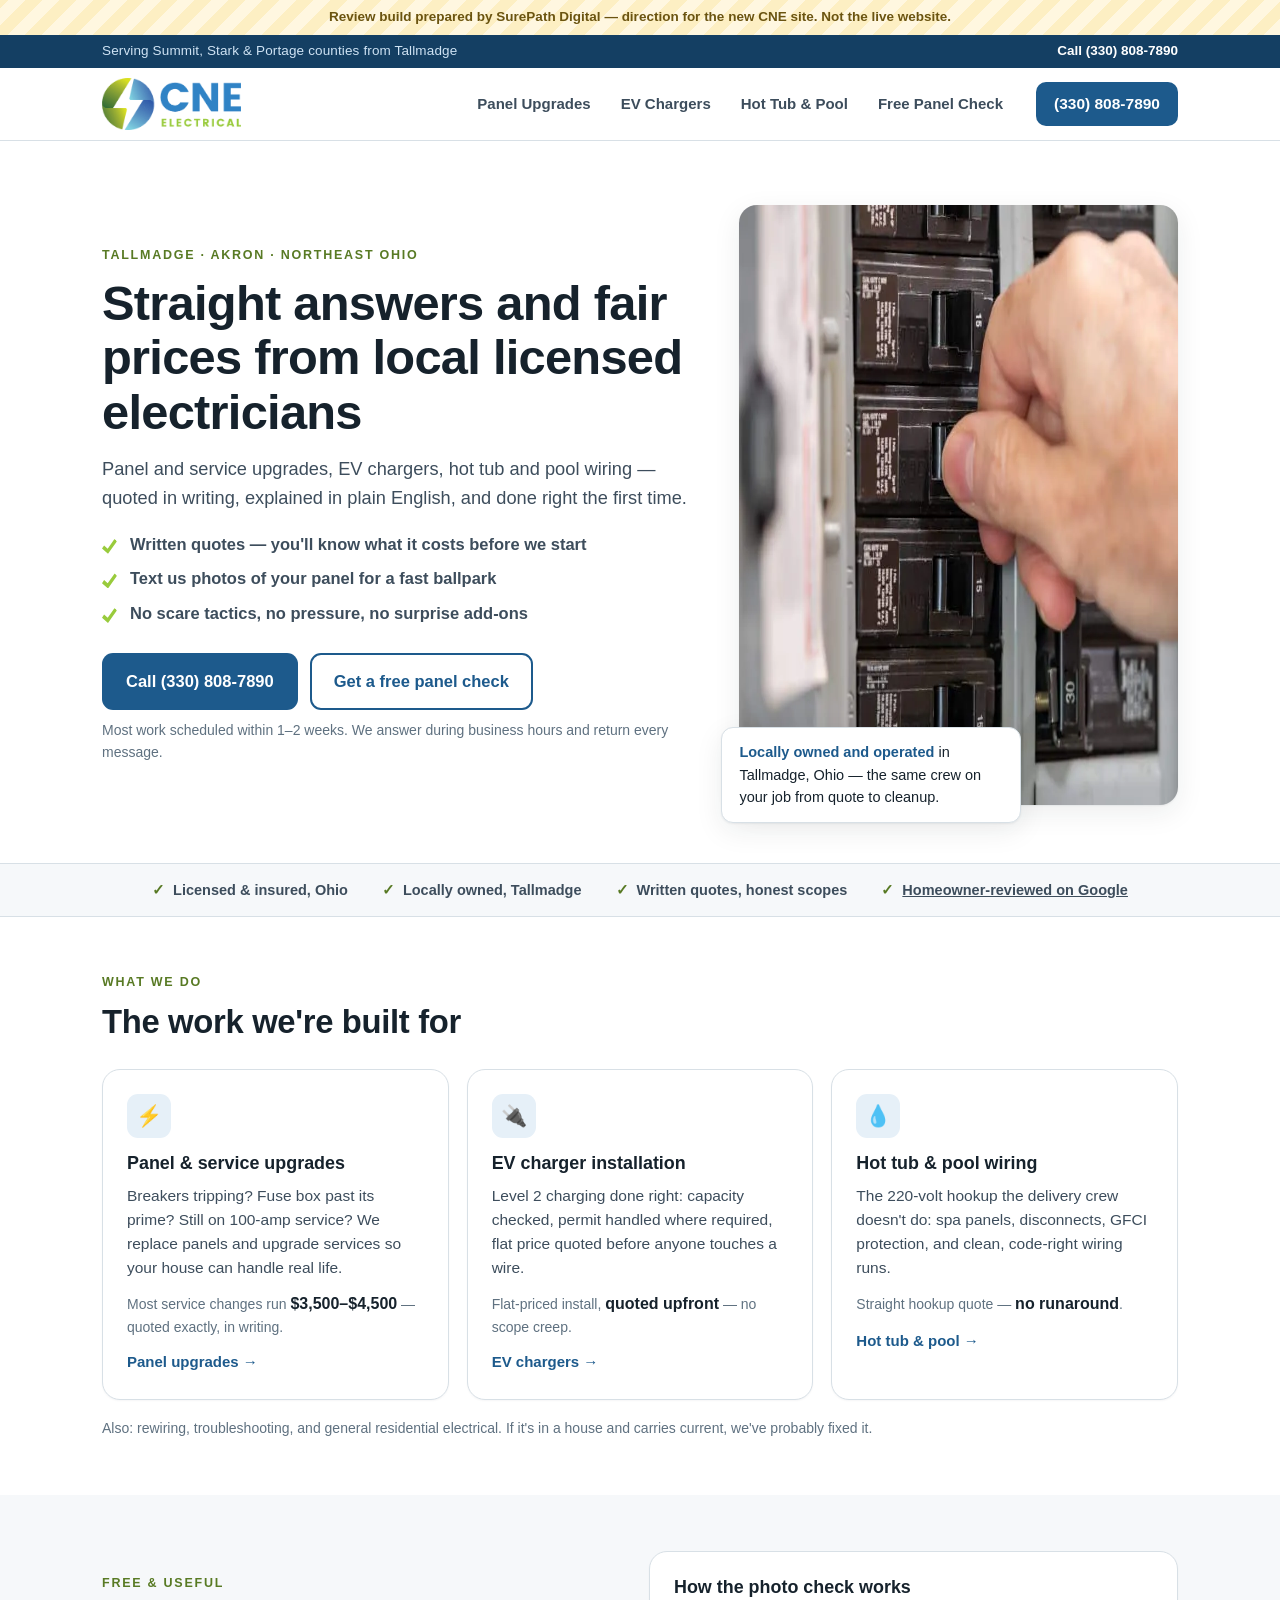
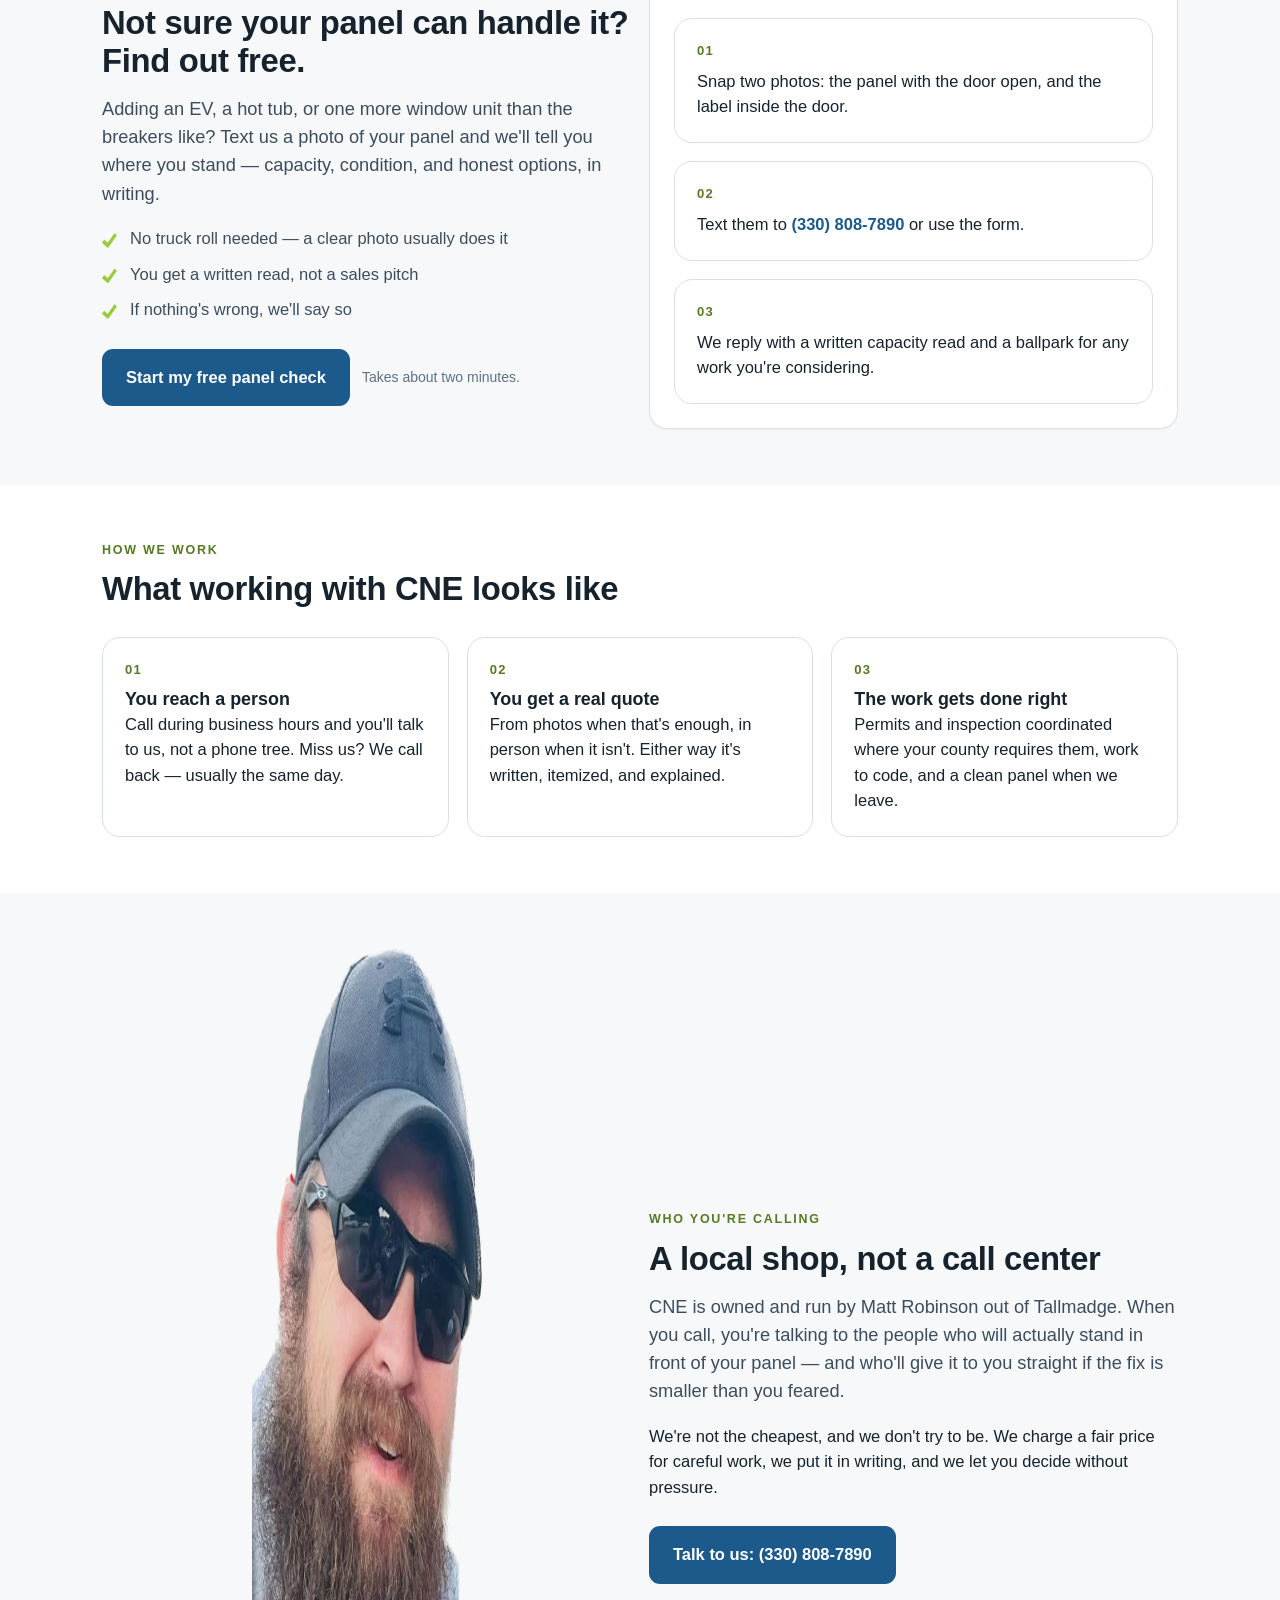
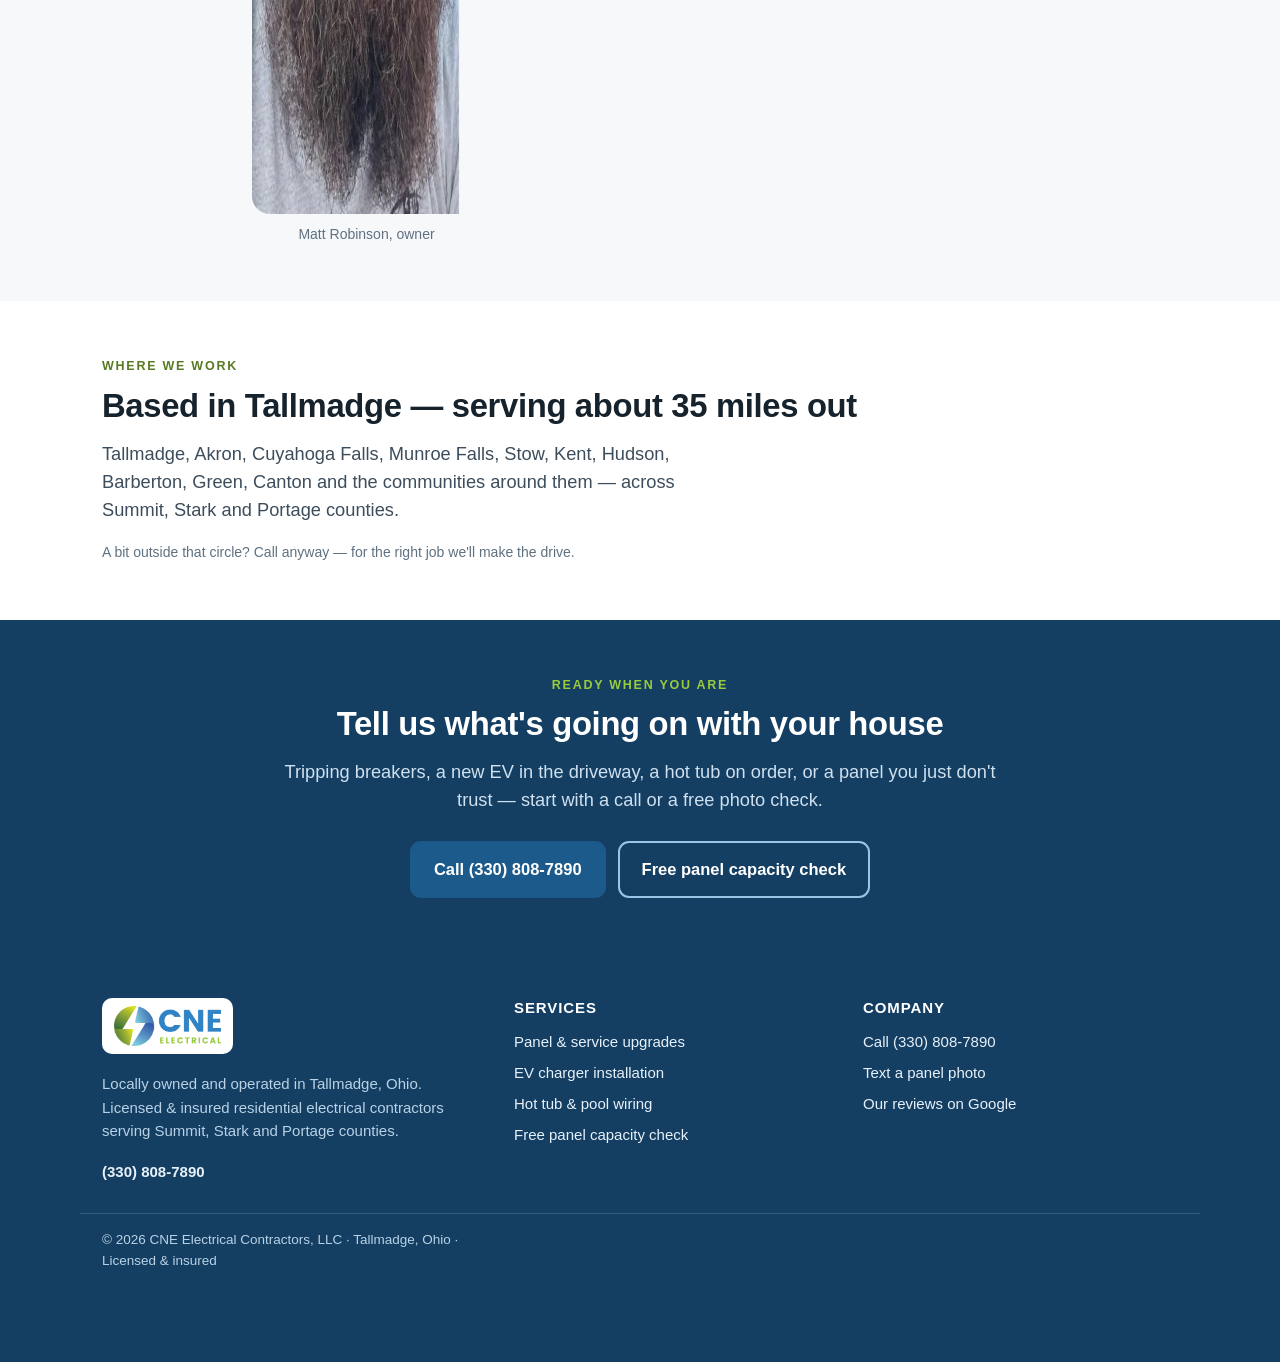
==== index.html @ f8168dec "CNE site review build v1 (post-QA)" ====
<!doctype html>
<html lang="en">
<head>
  <meta charset="utf-8" />
  <meta name="viewport" content="width=device-width, initial-scale=1" />
  <title>CNE Electrical Contractors — Panel Upgrades, EV Chargers & Hot Tub Wiring | Tallmadge, OH</title>
  <meta name="description" content="Licensed Tallmadge electricians for panel and service upgrades, EV charger installation, and hot tub/pool wiring across Summit, Stark and Portage counties. Straight answers, fair prices, written quotes." />
  <meta name="robots" content="noindex, nofollow" />
  <!-- PRODUCTION: replace robots with index,follow + set canonical to https://cneelectricalcontractors.com/ -->
  <link rel="icon" href="/img/cne-logo-horizontal.png" />
  <script type="application/ld+json">
  {
    "@context": "https://schema.org",
    "@type": "Electrician",
    "name": "CNE Electrical Contractors, LLC",
    "url": "https://cneelectricalcontractors.com/",
    "logo": "https://cneelectricalcontractors.com/img/cne-logo-horizontal.png",
    "image": "https://cneelectricalcontractors.com/img/panel-work.jpg",
    "telephone": "+1-330-808-7890",
    "description": "Residential electricians in Tallmadge, Ohio: electrical panel and service upgrades, EV charger installation, hot tub and pool wiring, and panel capacity checks.",
    "address": { "@type": "PostalAddress", "addressLocality": "Tallmadge", "addressRegion": "OH", "addressCountry": "US" },
    "areaServed": [
      { "@type": "AdministrativeArea", "name": "Summit County, OH" },
      { "@type": "AdministrativeArea", "name": "Stark County, OH" },
      { "@type": "AdministrativeArea", "name": "Portage County, OH" },
      { "@type": "City", "name": "Akron, OH" },
      { "@type": "City", "name": "Tallmadge, OH" }
    ],
    "makesOffer": [
      { "@type": "Offer", "itemOffered": { "@type": "Service", "name": "Electrical panel upgrade / service change" } },
      { "@type": "Offer", "itemOffered": { "@type": "Service", "name": "EV charger installation (Level 2)" } },
      { "@type": "Offer", "itemOffered": { "@type": "Service", "name": "Hot tub, spa and pool electrical hookup" } },
      { "@type": "Offer", "itemOffered": { "@type": "Service", "name": "Free panel capacity check" } }
    ]
  }
  </script>
  <script type="module" crossorigin src="/assets/site-COHl6N4e.js"></script>
  <link rel="stylesheet" crossorigin href="/assets/site-Czdv1ELa.css">
</head>
<body>
  <a class="skip-link" href="#main">Skip to content</a>
  <div class="review-ribbon">Review build prepared by SurePath Digital — direction for the new CNE site. Not the live website.</div>

  <div class="topbar">
    <div class="wrap">
      <span class="area">Serving Summit, Stark &amp; Portage counties from Tallmadge</span>
      <a href="tel:+13308087890" data-loc="topbar">Call (330) 808-7890</a>
    </div>
  </div>

  <header class="site">
    <div class="wrap">
      <a class="logo" href="/" aria-label="CNE Electrical Contractors home">
        <img src="/img/cne-logo-horizontal.png" alt="CNE Electrical Contractors logo" width="350" height="131" />
      </a>
      <button class="nav-toggle" aria-expanded="false" aria-controls="mainnav">Menu</button>
      <nav class="main" id="mainnav" aria-label="Main">
        <ul>
          <li><a href="/panel-upgrade-akron/">Panel Upgrades</a></li>
          <li><a href="/ev-charger-installation/">EV Chargers</a></li>
          <li><a href="/hot-tub-pool-electrical/">Hot Tub &amp; Pool</a></li>
          <li><a href="/panel-capacity-check/">Free Panel Check</a></li>
        </ul>
      </nav>
      <a class="header-call" href="tel:+13308087890" data-loc="header">(330) 808-7890</a>
    </div>
  </header>

  <main id="main">
    <section class="hero" data-section="hero">
      <div class="wrap">
        <div>
          <p class="eyebrow">Tallmadge · Akron · Northeast Ohio</p>
          <h1>Straight answers and fair prices from local licensed electricians</h1>
          <p class="lede">Panel and service upgrades, EV chargers, hot tub and pool wiring — quoted in writing, explained in plain English, and done right the first time.</p>
          <ul class="hero-points">
            <li>Written quotes — you'll know what it costs before we start</li>
            <li>Text us photos of your panel for a fast ballpark</li>
            <li>No scare tactics, no pressure, no surprise add-ons</li>
          </ul>
          <div class="cta-row">
            <a class="btn btn--primary" href="tel:+13308087890" data-loc="hero">Call (330) 808-7890</a>
            <a class="btn btn--ghost" href="/panel-capacity-check/">Get a free panel check</a>
          </div>
          <p class="cta-note mt-1">Most work scheduled within 1–2 weeks. We answer during business hours and return every message.</p>
        </div>
        <div class="hero-media">
          <img src="/img/panel-work.webp" alt="CNE electrician working in a residential electrical panel" width="800" height="600" />
          <div class="hero-card"><strong>Locally owned and operated</strong> in Tallmadge, Ohio — the same crew on your job from quote to cleanup.</div>
        </div>
      </div>
    </section>

    <div class="trust" data-section="trust">
      <div class="wrap">
        <span><b>✓</b> Licensed &amp; insured, Ohio</span>
        <span><b>✓</b> Locally owned, Tallmadge</span>
        <span><b>✓</b> Written quotes, honest scopes</span>
        <span><b>✓</b> <a href="https://www.google.com/search?q=CNE+Electrical+Contractors+Tallmadge+OH+reviews" rel="noopener" target="_blank" style="color:inherit">Homeowner-reviewed on Google</a></span>
      </div>
    </div>

    <section data-section="services">
      <div class="wrap">
        <p class="eyebrow">What we do</p>
        <h2>The work we're built for</h2>
        <div class="grid grid--3 mt-3">
          <a class="card card-link" href="/panel-upgrade-akron/">
            <div class="icon-chip" aria-hidden="true">⚡</div>
            <h3>Panel &amp; service upgrades</h3>
            <p>Breakers tripping? Fuse box past its prime? Still on 100-amp service? We replace panels and upgrade services so your house can handle real life.</p>
            <p class="from">Most service changes run <strong>$3,500–$4,500</strong> — quoted exactly, in writing.</p>
            <span class="more">Panel upgrades →</span>
          </a>
          <a class="card card-link" href="/ev-charger-installation/">
            <div class="icon-chip" aria-hidden="true">🔌</div>
            <h3>EV charger installation</h3>
            <p>Level 2 charging done right: capacity checked, permit handled where required, flat price quoted before anyone touches a wire.</p>
            <p class="from">Flat-priced install, <strong>quoted upfront</strong> — no scope creep.</p>
            <span class="more">EV chargers →</span>
          </a>
          <a class="card card-link" href="/hot-tub-pool-electrical/">
            <div class="icon-chip" aria-hidden="true">💧</div>
            <h3>Hot tub &amp; pool wiring</h3>
            <p>The 220-volt hookup the delivery crew doesn't do: spa panels, disconnects, GFCI protection, and clean, code-right wiring runs.</p>
            <p class="from">Straight hookup quote — <strong>no runaround</strong>.</p>
            <span class="more">Hot tub &amp; pool →</span>
          </a>
        </div>
        <p class="small mt-2">Also: rewiring, troubleshooting, and general residential electrical. If it's in a house and carries current, we've probably fixed it.</p>
      </div>
    </section>

    <section class="band" data-section="capacity-offer">
      <div class="wrap">
        <div class="grid grid--2" style="align-items:center">
          <div>
            <p class="eyebrow">Free &amp; useful</p>
            <h2>Not sure your panel can handle it? Find out free.</h2>
            <p class="lede">Adding an EV, a hot tub, or one more window unit than the breakers like? Text us a photo of your panel and we'll tell you where you stand — capacity, condition, and honest options, in writing.</p>
            <ul class="checks mt-2">
              <li>No truck roll needed — a clear photo usually does it</li>
              <li>You get a written read, not a sales pitch</li>
              <li>If nothing's wrong, we'll say so</li>
            </ul>
            <div class="cta-row">
              <a class="btn btn--primary" href="/panel-capacity-check/">Start my free panel check</a>
              <span class="cta-note">Takes about two minutes.</span>
            </div>
          </div>
          <div class="card">
            <h3>How the photo check works</h3>
            <div class="steps mt-2" style="grid-template-columns:1fr">
              <div class="step">Snap two photos: the panel with the door open, and the label inside the door.</div>
              <div class="step">Text them to <a class="tel-inline" href="sms:+13308087890">(330) 808-7890</a> or use the form.</div>
              <div class="step">We reply with a written capacity read and a ballpark for any work you're considering.</div>
            </div>
          </div>
        </div>
      </div>
    </section>

    <section data-section="how-we-work">
      <div class="wrap">
        <p class="eyebrow">How we work</p>
        <h2>What working with CNE looks like</h2>
        <div class="steps mt-3">
          <div class="step"><h3>You reach a person</h3><p>Call during business hours and you'll talk to us, not a phone tree. Miss us? We call back — usually the same day.</p></div>
          <div class="step"><h3>You get a real quote</h3><p>From photos when that's enough, in person when it isn't. Either way it's written, itemized, and explained.</p></div>
          <div class="step"><h3>The work gets done right</h3><p>Permits and inspection coordinated where your county requires them, work to code, and a clean panel when we leave.</p></div>
        </div>
      </div>
    </section>

    <section class="band" data-section="meet">
      <div class="wrap">
        <div class="grid grid--2" style="align-items:center">
          <div class="center">
            <img src="/img/matt-ballcap.webp" alt="Matt Robinson, owner of CNE Electrical Contractors" width="560" height="865" style="max-width:230px;border-radius:18px;margin:0 auto" />
            <p class="small mt-1">Matt Robinson, owner</p>
          </div>
          <div>
            <p class="eyebrow">Who you're calling</p>
            <h2>A local shop, not a call center</h2>
            <p class="lede">CNE is owned and run by Matt Robinson out of Tallmadge. When you call, you're talking to the people who will actually stand in front of your panel — and who'll give it to you straight if the fix is smaller than you feared.</p>
            <p class="mt-2">We're not the cheapest, and we don't try to be. We charge a fair price for careful work, we put it in writing, and we let you decide without pressure.</p>
            <div class="cta-row">
              <a class="btn btn--primary" href="tel:+13308087890" data-loc="meet">Talk to us: (330) 808-7890</a>
            </div>
          </div>
        </div>
      </div>
    </section>

    <section data-section="service-area">
      <div class="wrap">
        <p class="eyebrow">Where we work</p>
        <h2>Based in Tallmadge — serving about 35 miles out</h2>
        <p class="lede">Tallmadge, Akron, Cuyahoga Falls, Munroe Falls, Stow, Kent, Hudson, Barberton, Green, Canton and the communities around them — across Summit, Stark and Portage counties.</p>
        <p class="small mt-2">A bit outside that circle? Call anyway — for the right job we'll make the drive.</p>
      </div>
    </section>

    <section class="band--blue band" data-section="cta">
      <div class="wrap center">
        <p class="eyebrow">Ready when you are</p>
        <h2>Tell us what's going on with your house</h2>
        <p class="lede maxw-center">Tripping breakers, a new EV in the driveway, a hot tub on order, or a panel you just don't trust — start with a call or a free photo check.</p>
        <div class="cta-row" style="justify-content:center">
          <a class="btn btn--primary" href="tel:+13308087890" data-loc="footer-cta">Call (330) 808-7890</a>
          <a class="btn btn--ghost" href="/panel-capacity-check/">Free panel capacity check</a>
        </div>
      </div>
    </section>
  </main>

  <footer class="site">
    <div class="wrap">
      <div>
        <span class="footer-logo"><img src="/img/cne-logo-horizontal.png" alt="CNE Electrical Contractors logo" /></span>
        <p>Locally owned and operated in Tallmadge, Ohio. Licensed &amp; insured residential electrical contractors serving Summit, Stark and Portage counties.</p>
        <p class="mt-2"><a class="tel-inline" href="tel:+13308087890" data-loc="footer">(330) 808-7890</a></p>
      </div>
      <div>
        <h3>Services</h3>
        <ul>
          <li><a href="/panel-upgrade-akron/">Panel &amp; service upgrades</a></li>
          <li><a href="/ev-charger-installation/">EV charger installation</a></li>
          <li><a href="/hot-tub-pool-electrical/">Hot tub &amp; pool wiring</a></li>
          <li><a href="/panel-capacity-check/">Free panel capacity check</a></li>
        </ul>
      </div>
      <div>
        <h3>Company</h3>
        <ul>
          <li><a href="tel:+13308087890">Call (330) 808-7890</a></li>
          <li><a href="sms:+13308087890">Text a panel photo</a></li>
          <li><a href="https://www.google.com/search?q=CNE+Electrical+Contractors+Tallmadge+OH+reviews" rel="noopener" target="_blank">Our reviews on Google</a></li>
        </ul>
      </div>
    </div>
    <div class="wrap footer-legal">
      <p>© 2026 CNE Electrical Contractors, LLC · Tallmadge, Ohio · Licensed &amp; insured</p>
    </div>
  </footer>

  <div class="callbar" role="navigation" aria-label="Quick contact">
    <a class="call" href="tel:+13308087890" data-loc="callbar">Call now</a>
    <a href="/panel-capacity-check/">Free panel check</a>
  </div>

</body>
</html>
---- assets/site-Czdv1ELa.css ----
:root{--blue: #3083c5;--blue-deep: #1d5a8c;--blue-ink: #143f63;--green: #99cb3c;--green-deep: #587a24;--paper: #ffffff;--paper-warm: #f6f8fa;--paper-band: #eef3f7;--ink: #16222c;--ink-2: #3d4d5c;--ink-3: #5f7180;--hairline: #d8e0e6;--danger: #b3372c;--radius: 12px;--radius-lg: 18px;--shadow: 0 1px 2px rgb(22 34 44 / .06), 0 8px 28px rgb(22 34 44 / .08);--font: "Archivo", -apple-system, "Segoe UI", Roboto, Helvetica, Arial, sans-serif;--max: 1120px}*{box-sizing:border-box;margin:0;padding:0}html{scroll-behavior:smooth}@media (prefers-reduced-motion: reduce){html{scroll-behavior:auto}*,*:before,*:after{animation:none!important;transition:none!important}}body{font-family:var(--font);color:var(--ink);background:var(--paper);line-height:1.55;font-size:16.5px;-webkit-font-smoothing:antialiased}img{max-width:100%;display:block}.skip-link{position:absolute;left:-9999px;top:0;z-index:100;background:var(--blue-deep);color:#fff;padding:10px 16px;border-radius:0 0 8px}.skip-link:focus{left:0}.topbar{background:var(--blue-ink);color:#cfe3f4;font-size:13.5px;padding:6px 0}.topbar .wrap{display:flex;justify-content:space-between;gap:12px;align-items:center}.topbar a{color:#fff;font-weight:600;text-decoration:none}.topbar a:hover{text-decoration:underline}.topbar .area{letter-spacing:.01em}header.site{position:sticky;top:0;z-index:50;background:var(--paper);border-bottom:1px solid var(--hairline)}header.site .wrap{display:flex;align-items:center;gap:20px;padding-top:10px;padding-bottom:10px}.logo img{height:52px;width:auto}nav.main{margin-left:auto}nav.main ul{list-style:none;display:flex;gap:4px}nav.main a{display:block;padding:9px 13px;border-radius:9px;color:var(--ink-2);text-decoration:none;font-weight:600;font-size:15px}nav.main a:hover{background:var(--paper-band);color:var(--blue-deep)}nav.main a[aria-current=page]{color:var(--blue-deep);background:var(--paper-band)}.header-call{display:inline-flex;align-items:center;gap:8px;background:var(--blue-deep);color:#fff;text-decoration:none;padding:10px 18px;border-radius:10px;font-weight:700;font-size:15.5px;white-space:nowrap}.header-call:hover{background:var(--blue-ink)}.nav-toggle{display:none;margin-left:auto;background:none;border:1.5px solid var(--hairline);border-radius:9px;padding:8px 12px;font:inherit;font-weight:700;color:var(--ink-2)}.wrap{max-width:var(--max);margin:0 auto;padding-left:22px;padding-right:22px}section{padding:56px 0}section.tight{padding:36px 0}section.band{background:var(--paper-warm)}section.band--blue{background:var(--blue-ink);color:#e8f1f9}section.band--blue h2{color:#fff}section.band--blue .lede,section.band--blue p{color:#cfe0ef}h1{font-size:clamp(1.9rem,4.2vw,3.05rem);line-height:1.12;letter-spacing:-.015em}h2{font-size:clamp(1.45rem,2.6vw,2.05rem);line-height:1.18;letter-spacing:-.01em;margin-bottom:14px}h3{font-size:1.12rem;line-height:1.3}.lede{font-size:1.14rem;color:var(--ink-2);max-width:62ch}.eyebrow{font-size:12.5px;font-weight:800;letter-spacing:.14em;text-transform:uppercase;color:var(--green-deep);margin-bottom:10px}.band--blue .eyebrow{color:var(--green)}.hero{padding:64px 0 58px}.hero .wrap{display:grid;grid-template-columns:1.15fr .85fr;gap:44px;align-items:center}.hero .lede{margin-top:16px}.hero-points{list-style:none;margin-top:20px;display:grid;gap:9px}.hero-points li{padding-left:28px;position:relative;color:var(--ink-2);font-weight:550}.hero-points li:before{content:"";position:absolute;left:0;top:.42em;width:15px;height:15px;border-radius:4px;background:var(--green);clip-path:polygon(14% 44%,0 65%,40% 100%,100% 16%,84% 0%,38% 66%)}.cta-row{display:flex;gap:12px;margin-top:26px;flex-wrap:wrap;align-items:center}.btn{display:inline-flex;align-items:center;gap:9px;text-decoration:none;font-weight:750;font-size:16.5px;border-radius:11px;padding:14px 22px;border:2px solid transparent;cursor:pointer;font-family:inherit}.btn--primary{background:var(--blue-deep);color:#fff}.btn--primary:hover{background:var(--blue-ink)}.btn--ghost{border-color:var(--blue-deep);color:var(--blue-deep);background:transparent}.btn--ghost:hover{background:var(--paper-band)}.band--blue .btn--ghost{border-color:#9cc4e4;color:#fff}.band--blue .btn--ghost:hover{background:#ffffff14}.cta-note{font-size:14px;color:var(--ink-3)}.band--blue .cta-note{color:#b9d2e6}.hero-media{position:relative}.hero-media img{border-radius:var(--radius-lg);box-shadow:var(--shadow)}.hero-card{position:absolute;left:-18px;bottom:-18px;background:var(--paper);border:1px solid var(--hairline);border-radius:var(--radius);box-shadow:var(--shadow);padding:13px 17px;font-size:14.5px;max-width:300px}.hero-card strong{color:var(--blue-deep)}.trust{border-top:1px solid var(--hairline);border-bottom:1px solid var(--hairline);background:var(--paper-warm)}.trust .wrap{display:flex;flex-wrap:wrap;gap:10px 34px;justify-content:center;padding-top:15px;padding-bottom:15px}.trust span{font-size:14.5px;font-weight:650;color:var(--ink-2);display:inline-flex;gap:8px;align-items:center}.trust b{color:var(--green-deep);font-weight:800}.grid{display:grid;gap:18px}.grid--3{grid-template-columns:repeat(3,1fr)}.grid--2{grid-template-columns:repeat(2,1fr)}.card{background:var(--paper);border:1px solid var(--hairline);border-radius:var(--radius-lg);padding:24px;box-shadow:0 1px 2px #16222c0a}.card h3{margin-bottom:8px}.card p{color:var(--ink-2);font-size:15.5px}.card .from{margin-top:12px;font-size:14px;color:var(--ink-3)}.card .from strong{color:var(--ink);font-size:16px}.card-link{text-decoration:none;color:inherit;display:block;transition:transform .12s ease,box-shadow .12s ease}.card-link:hover{transform:translateY(-2px);box-shadow:var(--shadow)}.card-link .more{color:var(--blue-deep);font-weight:700;font-size:15px;margin-top:12px;display:inline-block}.icon-chip{width:44px;height:44px;border-radius:11px;margin-bottom:14px;background:color-mix(in srgb,var(--blue) 12%,white);display:grid;place-items:center;color:var(--blue-deep);font-size:21px;font-weight:800}.steps{counter-reset:step;display:grid;grid-template-columns:repeat(3,1fr);gap:18px}.step{position:relative;padding:22px;background:var(--paper);border:1px solid var(--hairline);border-radius:var(--radius-lg)}.step:before{counter-increment:step;content:counter(step,decimal-leading-zero);font-weight:800;font-size:13px;letter-spacing:.1em;color:var(--green-deep);display:block;margin-bottom:8px}.price-panel{border:1.5px solid var(--hairline);border-radius:var(--radius-lg);overflow:hidden;background:var(--paper)}.price-panel header{background:var(--paper-band);padding:15px 22px;font-weight:750;color:var(--blue-ink);border-bottom:1.5px solid var(--hairline);position:static}.price-panel ul{list-style:none;padding:18px 22px;display:grid;gap:10px}.price-panel li{padding-left:26px;position:relative;font-size:15.5px;color:var(--ink-2)}.price-panel li:before{content:"";position:absolute;left:2px;top:.45em;width:13px;height:13px;border-radius:3.5px;background:var(--green);clip-path:polygon(14% 44%,0 65%,40% 100%,100% 16%,84% 0%,38% 66%)}.price-panel footer{padding:15px 22px;border-top:1.5px dashed var(--hairline);font-size:14px;color:var(--ink-3)}.price-big{font-size:1.9rem;font-weight:800;color:var(--ink);letter-spacing:-.01em}.price-big small{font-size:.95rem;font-weight:650;color:var(--ink-3)}.factbox{border-left:4px solid var(--blue);background:var(--paper-band);border-radius:0 var(--radius) var(--radius) 0;padding:18px 22px;font-size:15.5px;color:var(--ink-2)}.factbox strong{color:var(--ink)}details.faq{border:1px solid var(--hairline);border-radius:var(--radius);background:var(--paper);padding:0}details.faq+details.faq{margin-top:10px}details.faq summary{cursor:pointer;font-weight:700;padding:16px 46px 16px 20px;list-style:none;position:relative}details.faq summary::-webkit-details-marker{display:none}details.faq summary:after{content:"+";position:absolute;right:18px;top:50%;transform:translateY(-50%);font-size:22px;color:var(--blue-deep);font-weight:600}details.faq[open] summary:after{content:"–"}details.faq .faq-body{padding:0 20px 18px;color:var(--ink-2);font-size:15.5px}.faq-body p+p{margin-top:10px}form.lead{display:grid;gap:15px}.field{display:grid;gap:6px}.field label{font-weight:700;font-size:14.5px}.field .hint{font-size:13px;color:var(--ink-3)}.field input,.field select,.field textarea{font:inherit;padding:12px 14px;border:1.5px solid var(--hairline);border-radius:10px;background:var(--paper);color:var(--ink);width:100%}.field input:focus-visible,.field select:focus-visible,.field textarea:focus-visible,a:focus-visible,button:focus-visible,summary:focus-visible{outline:3px solid color-mix(in srgb,var(--blue) 55%,white);outline-offset:2px}.form-note{font-size:13.5px;color:var(--ink-3)}.fieldset-2{display:grid;grid-template-columns:1fr 1fr;gap:15px}footer.site{background:var(--blue-ink);color:#b9d2e6;padding:44px 0 90px;font-size:15px}footer.site .wrap{display:grid;grid-template-columns:1.2fr 1fr 1fr;gap:34px}footer.site h3{color:#fff;font-size:15px;letter-spacing:.06em;text-transform:uppercase;margin-bottom:12px}footer.site a{color:#e8f1f9;text-decoration:none}footer.site a:hover{text-decoration:underline}footer.site ul{list-style:none;display:grid;gap:8px}.footer-legal{border-top:1px solid rgb(255 255 255 / .15);margin-top:30px;padding-top:16px;font-size:13.5px}.footer-logo{background:#fff;border-radius:10px;padding:8px 12px;display:inline-block;margin-bottom:12px}.footer-logo img{height:40px}.callbar{position:fixed;left:0;right:0;bottom:0;z-index:60;display:none;gap:1px;background:var(--hairline);box-shadow:0 -4px 18px #16222c2e}.callbar a{flex:1;text-align:center;padding:15px 8px 17px;font-weight:800;font-size:15.5px;text-decoration:none;background:var(--paper);color:var(--blue-deep)}.callbar a.call{background:var(--blue-deep);color:#fff}.review-ribbon{background:repeating-linear-gradient(-45deg,#fff7e0,#fff7e0 12px,#fdefc3 12px,#fdefc3 24px);color:#6b5410;font-size:13.5px;font-weight:650;text-align:center;padding:7px 14px}.review-ribbon a{color:#6b5410}.center{text-align:center}.mt-1{margin-top:10px}.mt-2{margin-top:18px}.mt-3{margin-top:28px}.mt-4{margin-top:40px}.maxw{max-width:72ch}.maxw-center{max-width:72ch;margin-left:auto;margin-right:auto}.small{font-size:14px;color:var(--ink-3)}.tel-inline{white-space:nowrap;font-weight:750;color:var(--blue-deep);text-decoration:none}.tel-inline:hover{text-decoration:underline}ul.checks{list-style:none;display:grid;gap:10px}ul.checks li{padding-left:28px;position:relative;color:var(--ink-2)}ul.checks li:before{content:"";position:absolute;left:0;top:.42em;width:15px;height:15px;border-radius:4px;background:var(--green);clip-path:polygon(14% 44%,0 65%,40% 100%,100% 16%,84% 0%,38% 66%)}@media (max-width: 960px){.hero .wrap{grid-template-columns:1fr;gap:30px}.hero-media{max-width:480px}.grid--3{grid-template-columns:1fr 1fr}.steps{grid-template-columns:1fr}footer.site .wrap{grid-template-columns:1fr 1fr}}@media (max-width: 720px){body{font-size:16px}section{padding:42px 0}nav.main{display:none;position:absolute;top:100%;left:0;right:0;background:var(--paper);border-bottom:1px solid var(--hairline);margin:0;padding:8px 14px 14px;box-shadow:0 12px 24px #16222c1f}nav.main.open{display:block}nav.main ul{flex-direction:column;gap:2px}.nav-toggle{display:block}.header-call{display:none}.grid--3,.grid--2,.fieldset-2{grid-template-columns:1fr}.callbar{display:flex}footer.site .wrap{grid-template-columns:1fr}.hero{padding:40px 0 44px}.hero-card{position:static;margin-top:12px;max-width:none}.topbar .area{display:none}}@media print{.callbar,.review-ribbon,.nav-toggle{display:none!important}header.site{position:static}}
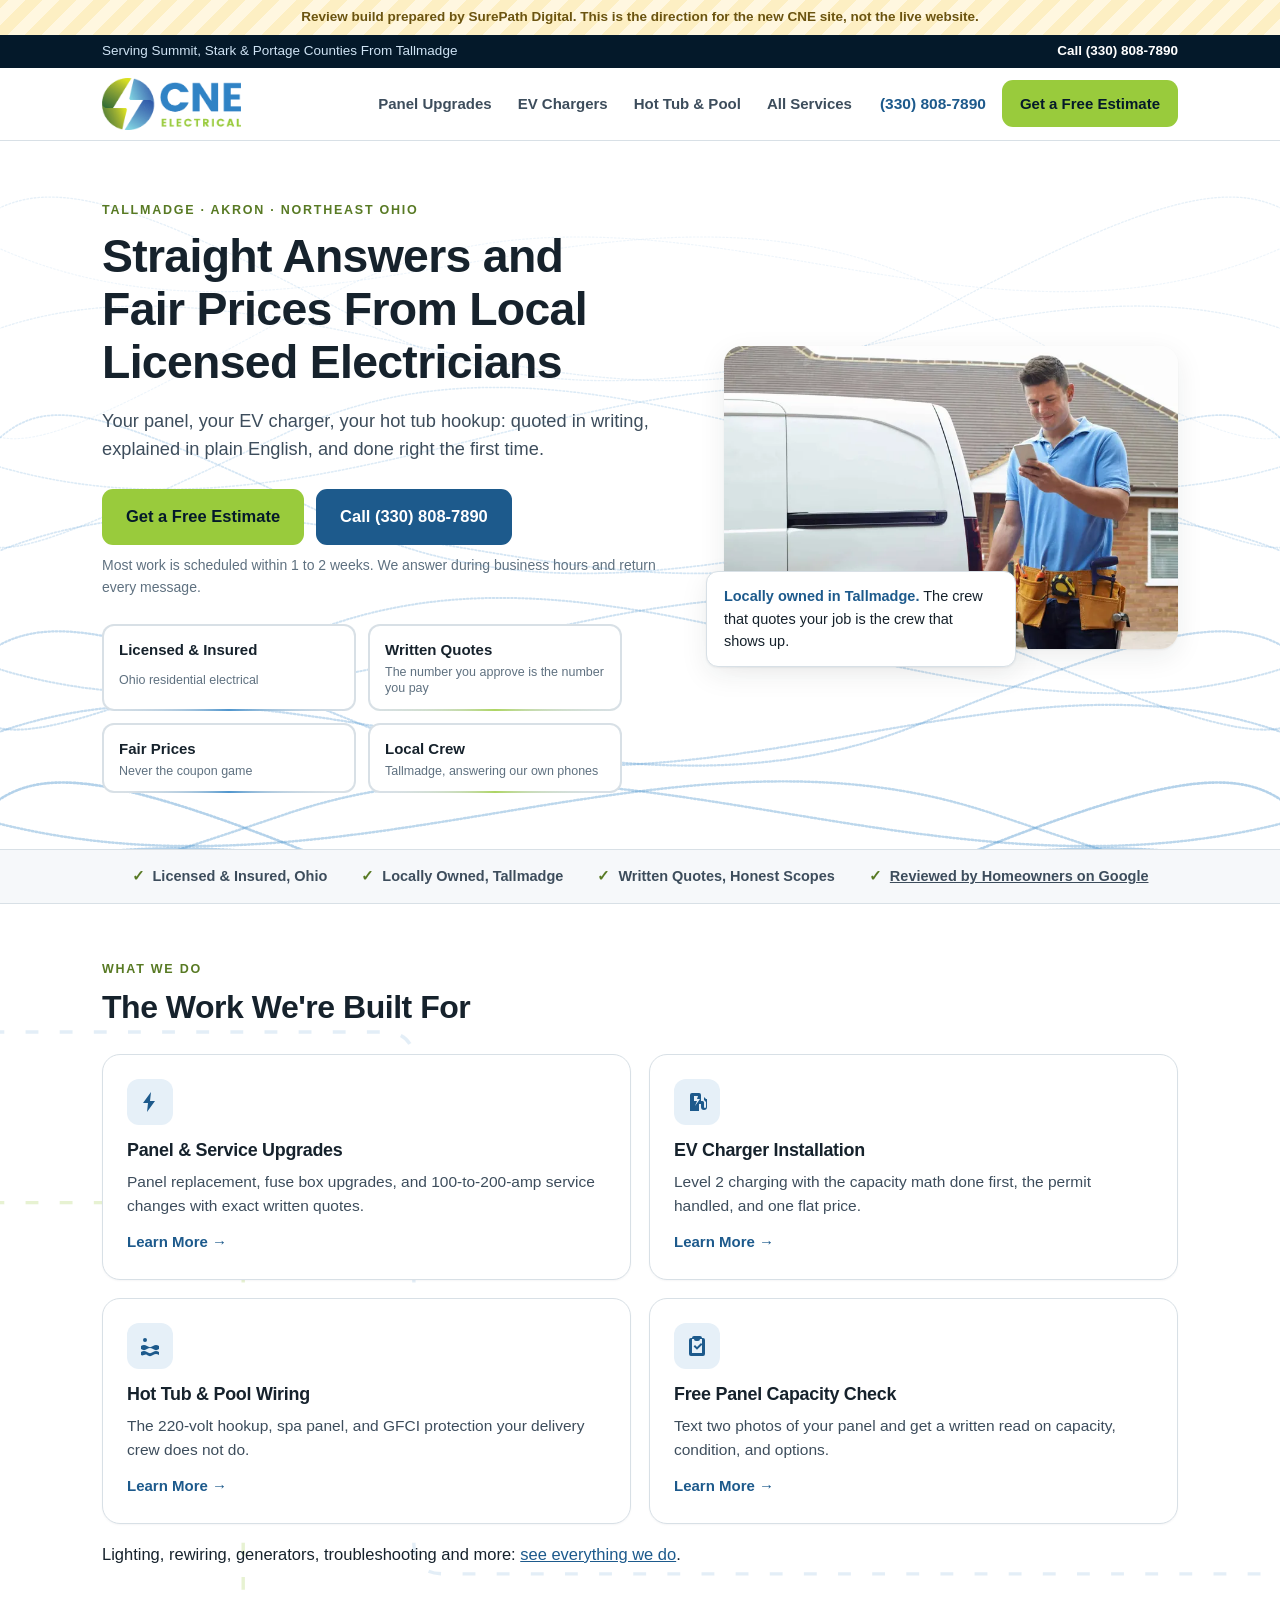
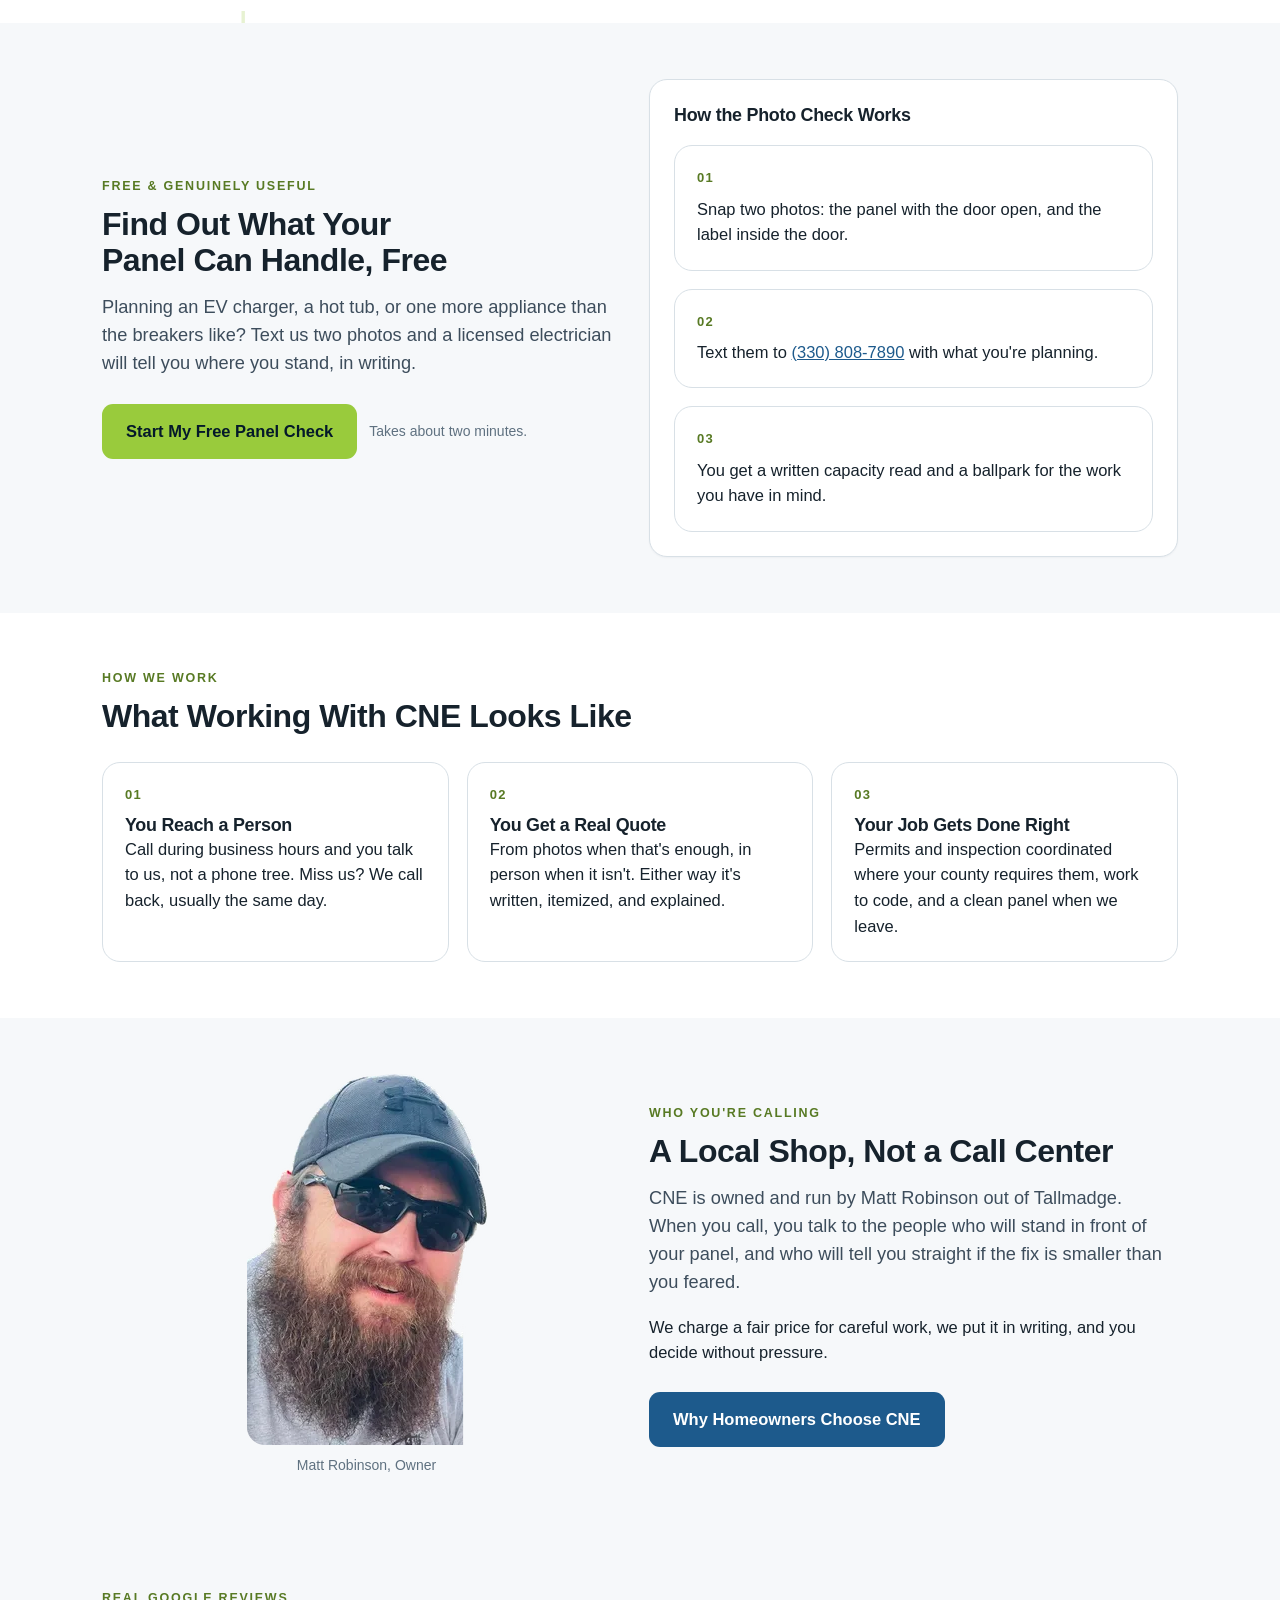
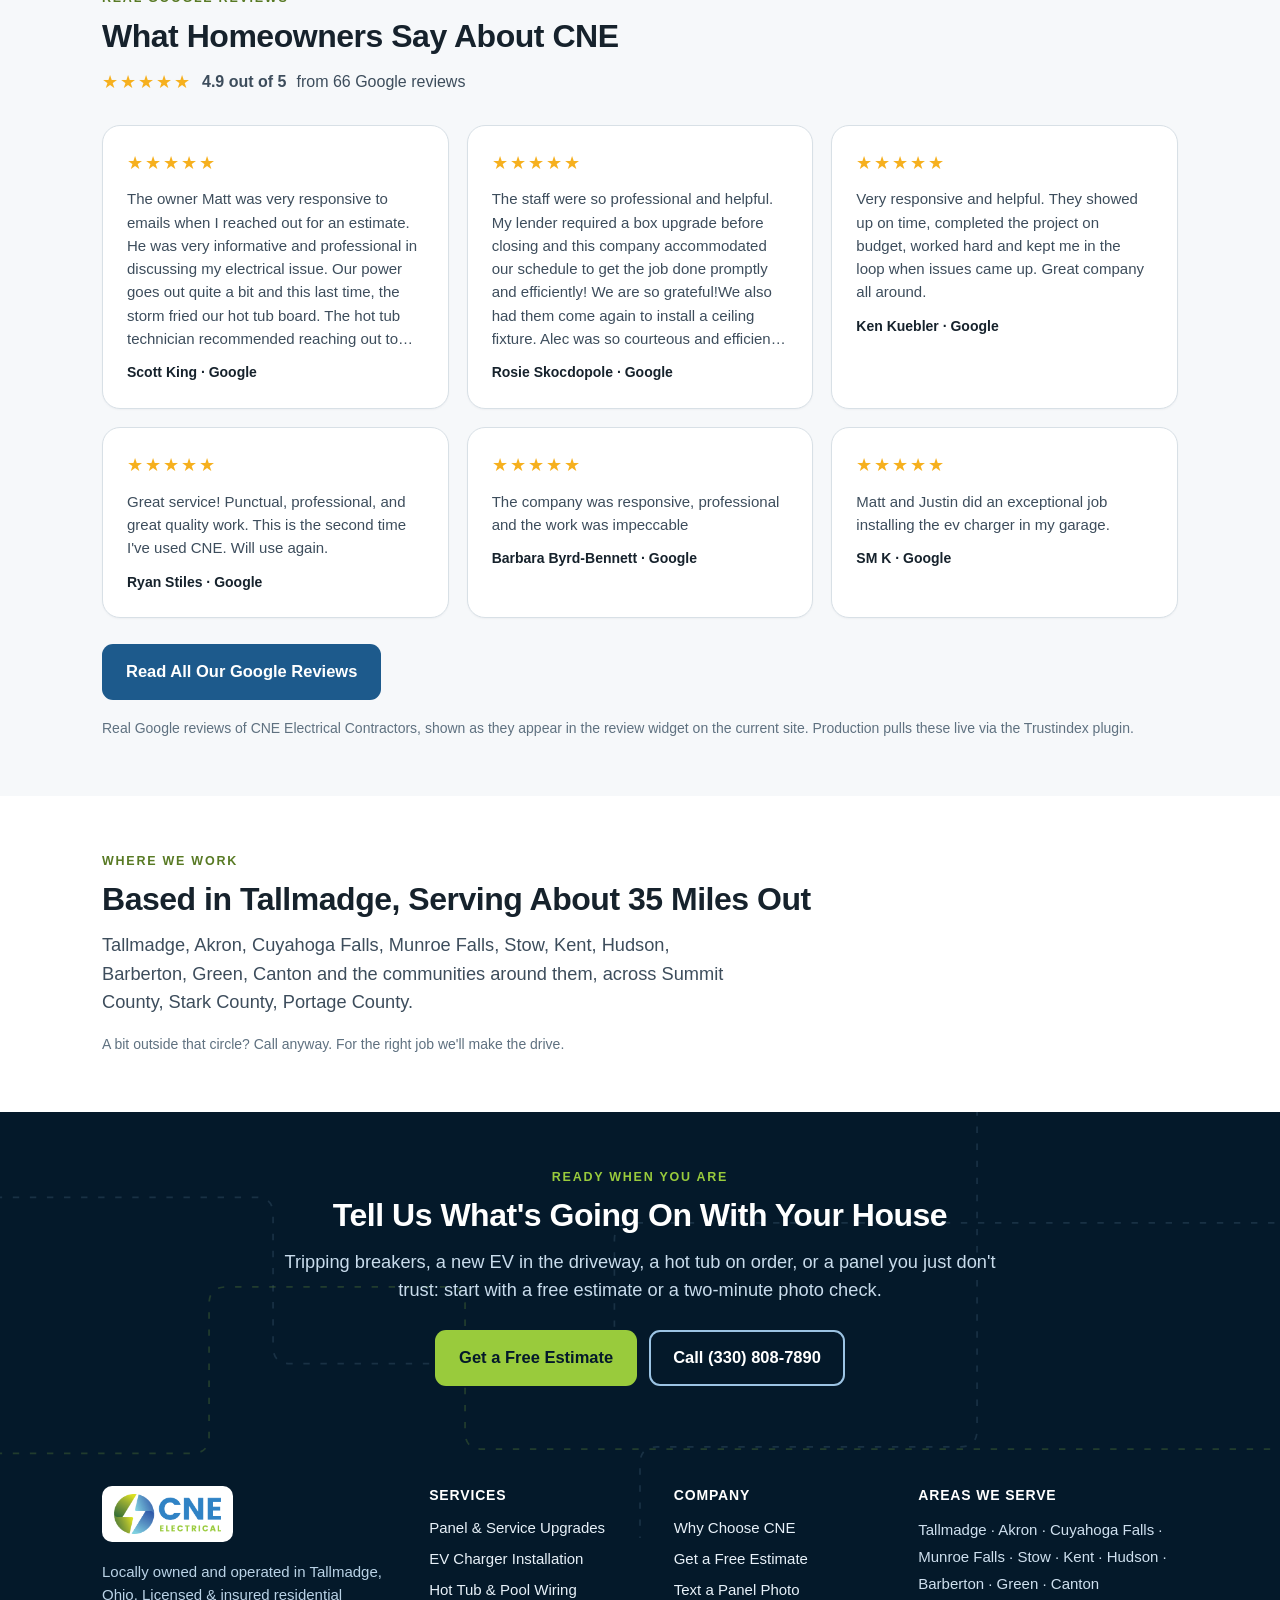
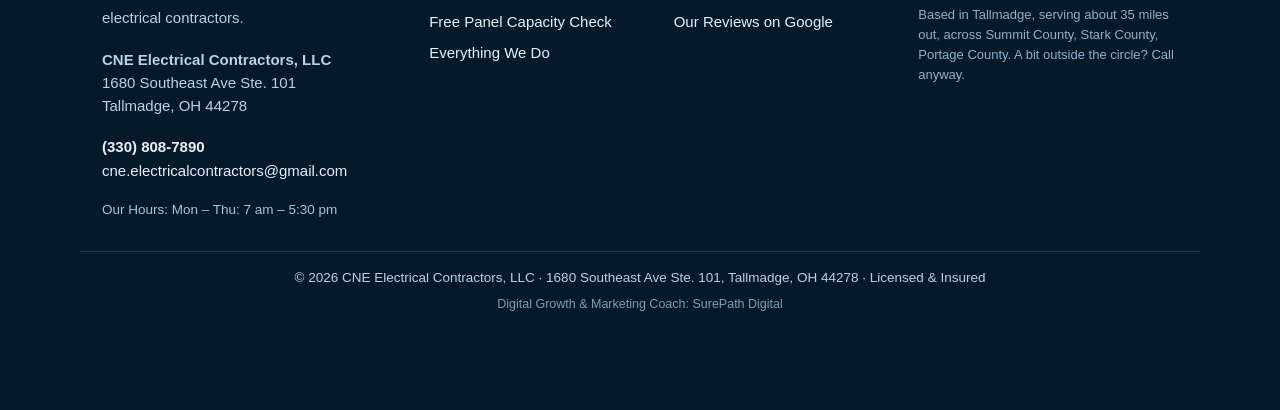
==== commit 04dfa8d6: "v2: Astro rebuild implementing Jason's 7/17 design review (66 asks)" ====
--- a/index.html
+++ b/index.html
@@ -1,253 +1,6 @@
-<!doctype html>
-<html lang="en">
-<head>
-  <meta charset="utf-8" />
-  <meta name="viewport" content="width=device-width, initial-scale=1" />
-  <title>CNE Electrical Contractors — Panel Upgrades, EV Chargers & Hot Tub Wiring | Tallmadge, OH</title>
-  <meta name="description" content="Licensed Tallmadge electricians for panel and service upgrades, EV charger installation, and hot tub/pool wiring across Summit, Stark and Portage counties. Straight answers, fair prices, written quotes." />
-  <meta name="robots" content="noindex, nofollow" />
-  <!-- PRODUCTION: replace robots with index,follow + set canonical to https://cneelectricalcontractors.com/ -->
-  <link rel="icon" href="/img/cne-logo-horizontal.png" />
-  <script type="application/ld+json">
-  {
-    "@context": "https://schema.org",
-    "@type": "Electrician",
-    "name": "CNE Electrical Contractors, LLC",
-    "url": "https://cneelectricalcontractors.com/",
-    "logo": "https://cneelectricalcontractors.com/img/cne-logo-horizontal.png",
-    "image": "https://cneelectricalcontractors.com/img/panel-work.jpg",
-    "telephone": "+1-330-808-7890",
-    "description": "Residential electricians in Tallmadge, Ohio: electrical panel and service upgrades, EV charger installation, hot tub and pool wiring, and panel capacity checks.",
-    "address": { "@type": "PostalAddress", "addressLocality": "Tallmadge", "addressRegion": "OH", "addressCountry": "US" },
-    "areaServed": [
-      { "@type": "AdministrativeArea", "name": "Summit County, OH" },
-      { "@type": "AdministrativeArea", "name": "Stark County, OH" },
-      { "@type": "AdministrativeArea", "name": "Portage County, OH" },
-      { "@type": "City", "name": "Akron, OH" },
-      { "@type": "City", "name": "Tallmadge, OH" }
-    ],
-    "makesOffer": [
-      { "@type": "Offer", "itemOffered": { "@type": "Service", "name": "Electrical panel upgrade / service change" } },
-      { "@type": "Offer", "itemOffered": { "@type": "Service", "name": "EV charger installation (Level 2)" } },
-      { "@type": "Offer", "itemOffered": { "@type": "Service", "name": "Hot tub, spa and pool electrical hookup" } },
-      { "@type": "Offer", "itemOffered": { "@type": "Service", "name": "Free panel capacity check" } }
-    ]
-  }
-  </script>
-  <script type="module" crossorigin src="/assets/site-COHl6N4e.js"></script>
-  <link rel="stylesheet" crossorigin href="/assets/site-Czdv1ELa.css">
-</head>
-<body>
-  <a class="skip-link" href="#main">Skip to content</a>
-  <div class="review-ribbon">Review build prepared by SurePath Digital — direction for the new CNE site. Not the live website.</div>
-
-  <div class="topbar">
-    <div class="wrap">
-      <span class="area">Serving Summit, Stark &amp; Portage counties from Tallmadge</span>
-      <a href="tel:+13308087890" data-loc="topbar">Call (330) 808-7890</a>
-    </div>
-  </div>
-
-  <header class="site">
-    <div class="wrap">
-      <a class="logo" href="/" aria-label="CNE Electrical Contractors home">
-        <img src="/img/cne-logo-horizontal.png" alt="CNE Electrical Contractors logo" width="350" height="131" />
-      </a>
-      <button class="nav-toggle" aria-expanded="false" aria-controls="mainnav">Menu</button>
-      <nav class="main" id="mainnav" aria-label="Main">
-        <ul>
-          <li><a href="/panel-upgrade-akron/">Panel Upgrades</a></li>
-          <li><a href="/ev-charger-installation/">EV Chargers</a></li>
-          <li><a href="/hot-tub-pool-electrical/">Hot Tub &amp; Pool</a></li>
-          <li><a href="/panel-capacity-check/">Free Panel Check</a></li>
-        </ul>
-      </nav>
-      <a class="header-call" href="tel:+13308087890" data-loc="header">(330) 808-7890</a>
-    </div>
-  </header>
-
-  <main id="main">
-    <section class="hero" data-section="hero">
-      <div class="wrap">
-        <div>
-          <p class="eyebrow">Tallmadge · Akron · Northeast Ohio</p>
-          <h1>Straight answers and fair prices from local licensed electricians</h1>
-          <p class="lede">Panel and service upgrades, EV chargers, hot tub and pool wiring — quoted in writing, explained in plain English, and done right the first time.</p>
-          <ul class="hero-points">
-            <li>Written quotes — you'll know what it costs before we start</li>
-            <li>Text us photos of your panel for a fast ballpark</li>
-            <li>No scare tactics, no pressure, no surprise add-ons</li>
-          </ul>
-          <div class="cta-row">
-            <a class="btn btn--primary" href="tel:+13308087890" data-loc="hero">Call (330) 808-7890</a>
-            <a class="btn btn--ghost" href="/panel-capacity-check/">Get a free panel check</a>
-          </div>
-          <p class="cta-note mt-1">Most work scheduled within 1–2 weeks. We answer during business hours and return every message.</p>
-        </div>
-        <div class="hero-media">
-          <img src="/img/panel-work.webp" alt="CNE electrician working in a residential electrical panel" width="800" height="600" />
-          <div class="hero-card"><strong>Locally owned and operated</strong> in Tallmadge, Ohio — the same crew on your job from quote to cleanup.</div>
-        </div>
-      </div>
-    </section>
-
-    <div class="trust" data-section="trust">
-      <div class="wrap">
-        <span><b>✓</b> Licensed &amp; insured, Ohio</span>
-        <span><b>✓</b> Locally owned, Tallmadge</span>
-        <span><b>✓</b> Written quotes, honest scopes</span>
-        <span><b>✓</b> <a href="https://www.google.com/search?q=CNE+Electrical+Contractors+Tallmadge+OH+reviews" rel="noopener" target="_blank" style="color:inherit">Homeowner-reviewed on Google</a></span>
-      </div>
-    </div>
-
-    <section data-section="services">
-      <div class="wrap">
-        <p class="eyebrow">What we do</p>
-        <h2>The work we're built for</h2>
-        <div class="grid grid--3 mt-3">
-          <a class="card card-link" href="/panel-upgrade-akron/">
-            <div class="icon-chip" aria-hidden="true">⚡</div>
-            <h3>Panel &amp; service upgrades</h3>
-            <p>Breakers tripping? Fuse box past its prime? Still on 100-amp service? We replace panels and upgrade services so your house can handle real life.</p>
-            <p class="from">Most service changes run <strong>$3,500–$4,500</strong> — quoted exactly, in writing.</p>
-            <span class="more">Panel upgrades →</span>
-          </a>
-          <a class="card card-link" href="/ev-charger-installation/">
-            <div class="icon-chip" aria-hidden="true">🔌</div>
-            <h3>EV charger installation</h3>
-            <p>Level 2 charging done right: capacity checked, permit handled where required, flat price quoted before anyone touches a wire.</p>
-            <p class="from">Flat-priced install, <strong>quoted upfront</strong> — no scope creep.</p>
-            <span class="more">EV chargers →</span>
-          </a>
-          <a class="card card-link" href="/hot-tub-pool-electrical/">
-            <div class="icon-chip" aria-hidden="true">💧</div>
-            <h3>Hot tub &amp; pool wiring</h3>
-            <p>The 220-volt hookup the delivery crew doesn't do: spa panels, disconnects, GFCI protection, and clean, code-right wiring runs.</p>
-            <p class="from">Straight hookup quote — <strong>no runaround</strong>.</p>
-            <span class="more">Hot tub &amp; pool →</span>
-          </a>
-        </div>
-        <p class="small mt-2">Also: rewiring, troubleshooting, and general residential electrical. If it's in a house and carries current, we've probably fixed it.</p>
-      </div>
-    </section>
-
-    <section class="band" data-section="capacity-offer">
-      <div class="wrap">
-        <div class="grid grid--2" style="align-items:center">
-          <div>
-            <p class="eyebrow">Free &amp; useful</p>
-            <h2>Not sure your panel can handle it? Find out free.</h2>
-            <p class="lede">Adding an EV, a hot tub, or one more window unit than the breakers like? Text us a photo of your panel and we'll tell you where you stand — capacity, condition, and honest options, in writing.</p>
-            <ul class="checks mt-2">
-              <li>No truck roll needed — a clear photo usually does it</li>
-              <li>You get a written read, not a sales pitch</li>
-              <li>If nothing's wrong, we'll say so</li>
-            </ul>
-            <div class="cta-row">
-              <a class="btn btn--primary" href="/panel-capacity-check/">Start my free panel check</a>
-              <span class="cta-note">Takes about two minutes.</span>
-            </div>
-          </div>
-          <div class="card">
-            <h3>How the photo check works</h3>
-            <div class="steps mt-2" style="grid-template-columns:1fr">
-              <div class="step">Snap two photos: the panel with the door open, and the label inside the door.</div>
-              <div class="step">Text them to <a class="tel-inline" href="sms:+13308087890">(330) 808-7890</a> or use the form.</div>
-              <div class="step">We reply with a written capacity read and a ballpark for any work you're considering.</div>
-            </div>
-          </div>
-        </div>
-      </div>
-    </section>
-
-    <section data-section="how-we-work">
-      <div class="wrap">
-        <p class="eyebrow">How we work</p>
-        <h2>What working with CNE looks like</h2>
-        <div class="steps mt-3">
-          <div class="step"><h3>You reach a person</h3><p>Call during business hours and you'll talk to us, not a phone tree. Miss us? We call back — usually the same day.</p></div>
-          <div class="step"><h3>You get a real quote</h3><p>From photos when that's enough, in person when it isn't. Either way it's written, itemized, and explained.</p></div>
-          <div class="step"><h3>The work gets done right</h3><p>Permits and inspection coordinated where your county requires them, work to code, and a clean panel when we leave.</p></div>
-        </div>
-      </div>
-    </section>
-
-    <section class="band" data-section="meet">
-      <div class="wrap">
-        <div class="grid grid--2" style="align-items:center">
-          <div class="center">
-            <img src="/img/matt-ballcap.webp" alt="Matt Robinson, owner of CNE Electrical Contractors" width="560" height="865" style="max-width:230px;border-radius:18px;margin:0 auto" />
-            <p class="small mt-1">Matt Robinson, owner</p>
-          </div>
-          <div>
-            <p class="eyebrow">Who you're calling</p>
-            <h2>A local shop, not a call center</h2>
-            <p class="lede">CNE is owned and run by Matt Robinson out of Tallmadge. When you call, you're talking to the people who will actually stand in front of your panel — and who'll give it to you straight if the fix is smaller than you feared.</p>
-            <p class="mt-2">We're not the cheapest, and we don't try to be. We charge a fair price for careful work, we put it in writing, and we let you decide without pressure.</p>
-            <div class="cta-row">
-              <a class="btn btn--primary" href="tel:+13308087890" data-loc="meet">Talk to us: (330) 808-7890</a>
-            </div>
-          </div>
-        </div>
-      </div>
-    </section>
-
-    <section data-section="service-area">
-      <div class="wrap">
-        <p class="eyebrow">Where we work</p>
-        <h2>Based in Tallmadge — serving about 35 miles out</h2>
-        <p class="lede">Tallmadge, Akron, Cuyahoga Falls, Munroe Falls, Stow, Kent, Hudson, Barberton, Green, Canton and the communities around them — across Summit, Stark and Portage counties.</p>
-        <p class="small mt-2">A bit outside that circle? Call anyway — for the right job we'll make the drive.</p>
-      </div>
-    </section>
-
-    <section class="band--blue band" data-section="cta">
-      <div class="wrap center">
-        <p class="eyebrow">Ready when you are</p>
-        <h2>Tell us what's going on with your house</h2>
-        <p class="lede maxw-center">Tripping breakers, a new EV in the driveway, a hot tub on order, or a panel you just don't trust — start with a call or a free photo check.</p>
-        <div class="cta-row" style="justify-content:center">
-          <a class="btn btn--primary" href="tel:+13308087890" data-loc="footer-cta">Call (330) 808-7890</a>
-          <a class="btn btn--ghost" href="/panel-capacity-check/">Free panel capacity check</a>
-        </div>
-      </div>
-    </section>
-  </main>
-
-  <footer class="site">
-    <div class="wrap">
-      <div>
-        <span class="footer-logo"><img src="/img/cne-logo-horizontal.png" alt="CNE Electrical Contractors logo" /></span>
-        <p>Locally owned and operated in Tallmadge, Ohio. Licensed &amp; insured residential electrical contractors serving Summit, Stark and Portage counties.</p>
-        <p class="mt-2"><a class="tel-inline" href="tel:+13308087890" data-loc="footer">(330) 808-7890</a></p>
-      </div>
-      <div>
-        <h3>Services</h3>
-        <ul>
-          <li><a href="/panel-upgrade-akron/">Panel &amp; service upgrades</a></li>
-          <li><a href="/ev-charger-installation/">EV charger installation</a></li>
-          <li><a href="/hot-tub-pool-electrical/">Hot tub &amp; pool wiring</a></li>
-          <li><a href="/panel-capacity-check/">Free panel capacity check</a></li>
-        </ul>
-      </div>
-      <div>
-        <h3>Company</h3>
-        <ul>
-          <li><a href="tel:+13308087890">Call (330) 808-7890</a></li>
-          <li><a href="sms:+13308087890">Text a panel photo</a></li>
-          <li><a href="https://www.google.com/search?q=CNE+Electrical+Contractors+Tallmadge+OH+reviews" rel="noopener" target="_blank">Our reviews on Google</a></li>
-        </ul>
-      </div>
-    </div>
-    <div class="wrap footer-legal">
-      <p>© 2026 CNE Electrical Contractors, LLC · Tallmadge, Ohio · Licensed &amp; insured</p>
-    </div>
-  </footer>
-
-  <div class="callbar" role="navigation" aria-label="Quick contact">
-    <a class="call" href="tel:+13308087890" data-loc="callbar">Call now</a>
-    <a href="/panel-capacity-check/">Free panel check</a>
-  </div>
-
-</body>
-</html>
+<!DOCTYPE html><html lang="en" data-astro-cid-5hce7sga> <head><meta charset="utf-8"><meta name="viewport" content="width=device-width, initial-scale=1"><title>CNE Electrical Contractors | Panel Upgrades, EV Chargers &amp; Hot Tub Wiring in Tallmadge, OH</title><meta name="description" content="Licensed Tallmadge electricians for panel and service upgrades, EV charger installation, and hot tub wiring across Summit, Stark and Portage counties. Straight answers, fair prices, written quotes."><meta name="robots" content="noindex, nofollow"><link rel="icon" href="/img/cne-logo-horizontal.png"><script type="application/ld+json">{"@context":"https://schema.org","@type":"Electrician","name":"CNE Electrical Contractors, LLC","url":"https://cneelectricalcontractors.com/","telephone":"+1-330-808-7890","address":{"@type":"PostalAddress","streetAddress":"1680 Southeast Ave Ste. 101","addressLocality":"Tallmadge","addressRegion":"OH","postalCode":"44278","addressCountry":"US"},"areaServed":[{"@type":"AdministrativeArea","name":"Summit County, OH"},{"@type":"AdministrativeArea","name":"Stark County, OH"},{"@type":"AdministrativeArea","name":"Portage County, OH"}]}</script><link rel="stylesheet" href="/_astro/ev-charger-installation.CtYqCQP9.css">
+<style>.badges[data-astro-cid-xdfv6q4h]{display:grid;grid-template-columns:1fr 1fr;gap:12px;margin-top:26px;max-width:520px}.badge[data-astro-cid-xdfv6q4h]{display:grid;gap:2px;padding:12px 15px;border-radius:12px}.badge[data-astro-cid-xdfv6q4h] strong[data-astro-cid-xdfv6q4h]{font-size:15px;color:var(--ink)}.badge[data-astro-cid-xdfv6q4h] span[data-astro-cid-xdfv6q4h]{font-size:12.5px;color:var(--ink-3);line-height:1.35}@media(max-width:480px){.badges[data-astro-cid-xdfv6q4h]{grid-template-columns:1fr}}.trust[data-astro-cid-j7pv25f6]{border-block:1px solid var(--hairline);background:var(--paper-warm)}.trust[data-astro-cid-j7pv25f6] .wrap[data-astro-cid-j7pv25f6]{display:flex;flex-wrap:wrap;gap:10px 34px;justify-content:center;padding-block:15px}.trust[data-astro-cid-j7pv25f6] span[data-astro-cid-j7pv25f6]{font-size:14.5px;font-weight:650;color:var(--ink-2);display:inline-flex;gap:8px;align-items:center}.trust[data-astro-cid-j7pv25f6] b[data-astro-cid-j7pv25f6]{color:var(--green-deep);font-weight:800}.trust[data-astro-cid-j7pv25f6] a[data-astro-cid-j7pv25f6]{color:inherit}
+.aurora[data-astro-cid-y2lm3dp3]{position:absolute;inset:0;overflow:hidden;pointer-events:none}.aurora[data-astro-cid-y2lm3dp3] svg[data-astro-cid-y2lm3dp3]{position:absolute;inset:0;width:100%;height:100%}.aurora[data-astro-cid-y2lm3dp3] svg[data-astro-cid-y2lm3dp3]:nth-child(2){transform:scaleX(-1)}.aurora[data-astro-cid-y2lm3dp3] path[data-astro-cid-y2lm3dp3]{fill:none;stroke:var(--blue);stroke-dasharray:1;stroke-linecap:round;animation:aurora-path linear infinite}@keyframes aurora-path{0%{stroke-dashoffset:1px}50%{stroke-dashoffset:0}to{stroke-dashoffset:-1px}}@media(prefers-reduced-motion:reduce){.aurora[data-astro-cid-y2lm3dp3] path[data-astro-cid-y2lm3dp3]{animation:none}}.hero[data-astro-cid-bbe6dxrz]{padding:60px 0 56px}.hero[data-astro-cid-bbe6dxrz] .wrap[data-astro-cid-bbe6dxrz]{display:grid;grid-template-columns:1.12fr .88fr;gap:44px;align-items:center}.media[data-astro-cid-bbe6dxrz]{position:relative}.media[data-astro-cid-bbe6dxrz] img{border-radius:var(--radius-lg);box-shadow:var(--shadow)}.hero-card[data-astro-cid-bbe6dxrz]{position:absolute;left:-18px;bottom:-18px;background:var(--paper);border:1px solid var(--hairline);border-radius:var(--radius);box-shadow:var(--shadow);padding:13px 17px;font-size:14.5px;max-width:310px}.hero-card[data-astro-cid-bbe6dxrz] strong{color:var(--blue-deep)}@media(max-width:960px){.hero[data-astro-cid-bbe6dxrz]{padding:40px 0 44px}.hero[data-astro-cid-bbe6dxrz] .wrap[data-astro-cid-bbe6dxrz]{grid-template-columns:1fr;gap:28px}.media[data-astro-cid-bbe6dxrz]{max-width:500px}.hero-card[data-astro-cid-bbe6dxrz]{position:static;margin-top:12px;max-width:none}}
+.agg[data-astro-cid-xblgi5op]{display:flex;align-items:center;gap:10px;font-size:16px;color:var(--ink-2)}.stars[data-astro-cid-xblgi5op]{color:#f6b01e;font-size:18px;letter-spacing:2px}.card[data-astro-cid-xblgi5op] .stars[data-astro-cid-xblgi5op]{margin-bottom:10px}.quote[data-astro-cid-xblgi5op]{font-size:15px;color:var(--ink-2);display:-webkit-box;-webkit-line-clamp:7;-webkit-box-orient:vertical;overflow:hidden}.who[data-astro-cid-xblgi5op]{margin-top:12px;font-weight:700;font-size:14px;color:var(--ink)}
+</style></head> <body data-astro-cid-5hce7sga> <a class="skip-link" href="#main" data-astro-cid-5hce7sga>Skip to Content</a> <div class="review-ribbon" data-astro-cid-5hce7sga>Review build prepared by SurePath Digital. This is the direction for the new CNE site, not the live website.</div> <div class="topbar" data-astro-cid-3ef6ksr2> <div class="wrap" data-astro-cid-3ef6ksr2> <span class="area" data-astro-cid-3ef6ksr2>Serving Summit, Stark & Portage Counties From Tallmadge</span> <a href="tel:+13308087890" data-loc="topbar" data-astro-cid-3ef6ksr2>Call (330) 808-7890</a> </div> </div> <header class="site" data-astro-cid-3ef6ksr2> <div class="wrap" data-astro-cid-3ef6ksr2> <a class="logo" href="/" aria-label="CNE Electrical Contractors home" data-astro-cid-3ef6ksr2> <img src="/img/cne-logo-horizontal.png" alt="CNE Electrical Contractors logo" width="350" height="131" data-astro-cid-3ef6ksr2> </a> <button class="nav-toggle" aria-expanded="false" aria-controls="mainnav" data-astro-cid-3ef6ksr2>Menu</button> <nav class="main" id="mainnav" aria-label="Main" data-astro-cid-3ef6ksr2> <ul data-astro-cid-3ef6ksr2> <li data-astro-cid-3ef6ksr2><a href="/panel-upgrade-akron/" data-astro-cid-3ef6ksr2>Panel Upgrades</a></li><li data-astro-cid-3ef6ksr2><a href="/ev-charger-installation/" data-astro-cid-3ef6ksr2>EV Chargers</a></li><li data-astro-cid-3ef6ksr2><a href="/hot-tub-pool-electrical/" data-astro-cid-3ef6ksr2>Hot Tub &amp; Pool</a></li><li data-astro-cid-3ef6ksr2><a href="/services/" data-astro-cid-3ef6ksr2>All Services</a></li> </ul> </nav> <a class="header-phone" href="tel:+13308087890" data-loc="header" data-astro-cid-3ef6ksr2>(330) 808-7890</a> <a class="btn btn--cta header-cta" href="/free-estimate/" data-astro-cid-3ef6ksr2>Get a Free Estimate</a> </div> </header>  <main id="main" data-astro-cid-5hce7sga>  <section class="hero" data-section="hero" data-astro-cid-bbe6dxrz> <div class="aurora" aria-hidden="true" data-astro-cid-y2lm3dp3> <svg viewBox="0 0 696 316" preserveAspectRatio="none" data-astro-cid-y2lm3dp3> <path d="M-20,40 C160,120 340,-10 520,70 S 700,150 740,90" style="stroke-width:0.5;stroke-opacity:0.08;animation-duration:20s;animation-delay:0s" data-astro-cid-y2lm3dp3></path><path d="M-20,90 C140,30 320,160 500,80 S 690,20 740,60" style="stroke-width:0.6;stroke-opacity:0.12;animation-duration:24s;animation-delay:-2.5s" data-astro-cid-y2lm3dp3></path><path d="M-20,140 C180,200 360,60 540,130 S 700,190 740,150" style="stroke-width:0.7;stroke-opacity:0.16;animation-duration:28s;animation-delay:-5s" data-astro-cid-y2lm3dp3></path><path d="M-20,190 C150,120 330,240 510,170 S 680,110 740,180" style="stroke-width:0.8;stroke-opacity:0.20;animation-duration:32s;animation-delay:-7.5s" data-astro-cid-y2lm3dp3></path><path d="M-20,230 C170,290 350,160 530,220 S 700,270 740,230" style="stroke-width:0.9;stroke-opacity:0.24;animation-duration:36s;animation-delay:-10s" data-astro-cid-y2lm3dp3></path><path d="M-20,270 C140,210 320,320 500,260 S 690,210 740,260" style="stroke-width:1.0;stroke-opacity:0.28;animation-duration:40s;animation-delay:-12.5s" data-astro-cid-y2lm3dp3></path><path d="M-20,300 C180,350 360,250 540,300 S 700,340 740,300" style="stroke-width:1.1;stroke-opacity:0.32;animation-duration:44s;animation-delay:-15s" data-astro-cid-y2lm3dp3></path><path d="M-20,330 C160,280 340,380 520,320 S 690,290 740,330" style="stroke-width:1.2;stroke-opacity:0.36;animation-duration:48s;animation-delay:-17.5s" data-astro-cid-y2lm3dp3></path> </svg><svg viewBox="0 0 696 316" preserveAspectRatio="none" data-astro-cid-y2lm3dp3> <path d="M-20,40 C160,120 340,-10 520,70 S 700,150 740,90" style="stroke-width:0.5;stroke-opacity:0.08;animation-duration:20s;animation-delay:-1.25s" data-astro-cid-y2lm3dp3></path><path d="M-20,90 C140,30 320,160 500,80 S 690,20 740,60" style="stroke-width:0.6;stroke-opacity:0.12;animation-duration:24s;animation-delay:-3.75s" data-astro-cid-y2lm3dp3></path><path d="M-20,140 C180,200 360,60 540,130 S 700,190 740,150" style="stroke-width:0.7;stroke-opacity:0.16;animation-duration:28s;animation-delay:-6.25s" data-astro-cid-y2lm3dp3></path><path d="M-20,190 C150,120 330,240 510,170 S 680,110 740,180" style="stroke-width:0.8;stroke-opacity:0.20;animation-duration:32s;animation-delay:-8.75s" data-astro-cid-y2lm3dp3></path><path d="M-20,230 C170,290 350,160 530,220 S 700,270 740,230" style="stroke-width:0.9;stroke-opacity:0.24;animation-duration:36s;animation-delay:-11.25s" data-astro-cid-y2lm3dp3></path><path d="M-20,270 C140,210 320,320 500,260 S 690,210 740,260" style="stroke-width:1.0;stroke-opacity:0.28;animation-duration:40s;animation-delay:-13.75s" data-astro-cid-y2lm3dp3></path><path d="M-20,300 C180,350 360,250 540,300 S 700,340 740,300" style="stroke-width:1.1;stroke-opacity:0.32;animation-duration:44s;animation-delay:-16.25s" data-astro-cid-y2lm3dp3></path><path d="M-20,330 C160,280 340,380 520,320 S 690,290 740,330" style="stroke-width:1.2;stroke-opacity:0.36;animation-duration:48s;animation-delay:-18.75s" data-astro-cid-y2lm3dp3></path> </svg> </div>  <div class="wrap" data-astro-cid-bbe6dxrz> <div class="copy reveal in" data-astro-cid-bbe6dxrz> <p class="eyebrow" data-astro-cid-bbe6dxrz>Tallmadge · Akron · Northeast Ohio</p>  <h1 data-astro-cid-j7pv25f6>Straight Answers and Fair Prices From Local Licensed Electricians</h1> <p class="lede mt-2" data-astro-cid-j7pv25f6>Your panel, your EV charger, your hot tub hookup: quoted in writing, explained in plain English, and done right the first time.</p> <div class="cta-row" data-astro-cid-j7pv25f6> <a class="btn btn--cta" href="/free-estimate/" data-astro-cid-j7pv25f6>Get a Free Estimate</a> <a class="btn btn--primary" href="tel:+13308087890" data-loc="hero" data-astro-cid-j7pv25f6>Call (330) 808-7890</a> </div> <p class="cta-note mt-1" data-astro-cid-j7pv25f6>Most work is scheduled within 1 to 2 weeks. We answer during business hours and return every message.</p> <div class="badges" data-astro-cid-xdfv6q4h> <div class="badge animated-border" style="--border-glow:rgba(48,131,197,.85);animation-delay:0s" data-astro-cid-xdfv6q4h> <strong data-astro-cid-xdfv6q4h>Licensed &amp; Insured</strong> <span data-astro-cid-xdfv6q4h>Ohio residential electrical</span> </div><div class="badge animated-border" style="--border-glow:rgba(153,203,60,.8);animation-delay:-1s" data-astro-cid-xdfv6q4h> <strong data-astro-cid-xdfv6q4h>Written Quotes</strong> <span data-astro-cid-xdfv6q4h>The number you approve is the number you pay</span> </div><div class="badge animated-border" style="--border-glow:rgba(48,131,197,.85);animation-delay:-2s" data-astro-cid-xdfv6q4h> <strong data-astro-cid-xdfv6q4h>Fair Prices</strong> <span data-astro-cid-xdfv6q4h>Never the coupon game</span> </div><div class="badge animated-border" style="--border-glow:rgba(153,203,60,.8);animation-delay:-3s" data-astro-cid-xdfv6q4h> <strong data-astro-cid-xdfv6q4h>Local Crew</strong> <span data-astro-cid-xdfv6q4h>Tallmadge, answering our own phones</span> </div> </div>   </div> <div class="media reveal" data-delay="1" data-astro-cid-bbe6dxrz> <img src="/_astro/web-2400-electrician-phone-cs.BTkblNKm_Z1nabUC.webp" srcset="/_astro/web-2400-electrician-phone-cs.BTkblNKm_ZD5trz.webp 480w, /_astro/web-2400-electrician-phone-cs.BTkblNKm_Z22pF6l.webp 760w, /_astro/web-2400-electrician-phone-cs.BTkblNKm_Z2pCNyQ.webp 1100w" alt="Electrician confirming a job over the phone" sizes="(max-width: 960px) 92vw, 44vw" loading="eager" data-astro-cid-bbe6dxrz="true" decoding="async" fetchpriority="auto" width="2400" height="1602"> <div class="hero-card" data-astro-cid-bbe6dxrz><strong>Locally owned in Tallmadge.</strong> The crew that quotes your job is the crew that shows up.</div> </div> </div> </section>  <div class="trust" data-section="trust" data-astro-cid-j7pv25f6> <div class="wrap" data-astro-cid-j7pv25f6> <span data-astro-cid-j7pv25f6><b data-astro-cid-j7pv25f6>✓</b> Licensed & Insured, Ohio</span> <span data-astro-cid-j7pv25f6><b data-astro-cid-j7pv25f6>✓</b> Locally Owned, Tallmadge</span> <span data-astro-cid-j7pv25f6><b data-astro-cid-j7pv25f6>✓</b> Written Quotes, Honest Scopes</span> <span data-astro-cid-j7pv25f6><b data-astro-cid-j7pv25f6>✓</b> <a href="https://www.google.com/search?q=CNE+Electrical+Contractors+Tallmadge+OH+reviews" rel="noopener" target="_blank" data-astro-cid-j7pv25f6>Reviewed by Homeowners on Google</a></span> </div> </div> <section data-section="services" data-astro-cid-j7pv25f6> <svg class="circuit" aria-hidden="true" viewBox="0 0 600 600" preserveAspectRatio="xMinYMin slice"><path d="M-20,60 H180 q14,0 14,14 V300 q0,14 14,14 H620"></path><path class="hot" d="M-20,140 H100 q14,0 14,14 V520 q0,14 14,14 H620"></path></svg> <div class="wrap" data-astro-cid-j7pv25f6> <p class="eyebrow" data-astro-cid-j7pv25f6>What We Do</p> <h2 data-astro-cid-j7pv25f6>The Work We're Built For</h2> <div class="grid grid--2 mt-3" data-astro-cid-j7pv25f6> <a class="card card-link reveal" data-delay="1" href="/panel-upgrade-akron/" data-astro-cid-j7pv25f6> <div class="icon-chip" aria-hidden="true" data-astro-cid-j7pv25f6> <svg viewBox="0 0 24 24" fill="currentColor" data-astro-cid-j7pv25f6><path d="M13 2 5 13h5l-1 9 8-11h-5l1-9z" data-astro-cid-j7pv25f6></path></svg> </div> <h3 data-astro-cid-j7pv25f6>Panel &amp; Service Upgrades</h3> <p data-astro-cid-j7pv25f6>Panel replacement, fuse box upgrades, and 100-to-200-amp service changes with exact written quotes.</p> <span class="more" data-astro-cid-j7pv25f6>Learn More →</span> </a><a class="card card-link reveal" data-delay="2" href="/ev-charger-installation/" data-astro-cid-j7pv25f6> <div class="icon-chip" aria-hidden="true" data-astro-cid-j7pv25f6> <svg viewBox="0 0 24 24" fill="currentColor" data-astro-cid-j7pv25f6><path d="M7 3h7a2 2 0 0 1 2 2v6h1.5a1.5 1.5 0 0 1 1.5 1.5V17a1 1 0 1 0 2 0v-5l-2-2V7l2 2h1v8a3 3 0 1 1-6 0v-3h-2v7H5V5a2 2 0 0 1 2-2zm2 3v5h3l-2 5 5-7h-3l1-3H9z" data-astro-cid-j7pv25f6></path></svg> </div> <h3 data-astro-cid-j7pv25f6>EV Charger Installation</h3> <p data-astro-cid-j7pv25f6>Level 2 charging with the capacity math done first, the permit handled, and one flat price.</p> <span class="more" data-astro-cid-j7pv25f6>Learn More →</span> </a><a class="card card-link reveal" data-delay="1" href="/hot-tub-pool-electrical/" data-astro-cid-j7pv25f6> <div class="icon-chip" aria-hidden="true" data-astro-cid-j7pv25f6> <svg viewBox="0 0 24 24" fill="currentColor" data-astro-cid-j7pv25f6><path d="M3 12c2-1.5 4-1.5 6 0s4 1.5 6 0 4-1.5 6 0v3c-2 1.5-4 1.5-6 0s-4-1.5-6 0-4 1.5-6 0v-3zm0 6c2-1.5 4-1.5 6 0s4 1.5 6 0 4-1.5 6 0v3c-2-1.5-4-1.5-6 0s-4 1.5-6 0-4 1.5-6 0v-3zM7 4a2 2 0 1 1 0 4 2 2 0 0 1 0-4z" data-astro-cid-j7pv25f6></path></svg> </div> <h3 data-astro-cid-j7pv25f6>Hot Tub &amp; Pool Wiring</h3> <p data-astro-cid-j7pv25f6>The 220-volt hookup, spa panel, and GFCI protection your delivery crew does not do.</p> <span class="more" data-astro-cid-j7pv25f6>Learn More →</span> </a><a class="card card-link reveal" data-delay="2" href="/panel-capacity-check/" data-astro-cid-j7pv25f6> <div class="icon-chip" aria-hidden="true" data-astro-cid-j7pv25f6> <svg viewBox="0 0 24 24" fill="currentColor" data-astro-cid-j7pv25f6><path d="M9 2h6a2 2 0 0 1 2 2h1a2 2 0 0 1 2 2v14a2 2 0 0 1-2 2H6a2 2 0 0 1-2-2V6a2 2 0 0 1 2-2h1a2 2 0 0 1 2-2zm0 3H7v14h10V5h-2a2 2 0 0 1-2 2h-2a2 2 0 0 1-2-2zm1 6 2 2 4-4 1.4 1.4L12 15.8 8.6 12.4 10 11z" data-astro-cid-j7pv25f6></path></svg> </div> <h3 data-astro-cid-j7pv25f6>Free Panel Capacity Check</h3> <p data-astro-cid-j7pv25f6>Text two photos of your panel and get a written read on capacity, condition, and options.</p> <span class="more" data-astro-cid-j7pv25f6>Learn More →</span> </a> </div> <p class="mt-2" data-astro-cid-j7pv25f6>Lighting, rewiring, generators, troubleshooting and more: <a href="/services/" data-astro-cid-j7pv25f6>see everything we do</a>.</p> </div> </section> <section class="band" data-section="capacity-offer" data-astro-cid-j7pv25f6> <div class="wrap" data-astro-cid-j7pv25f6> <div class="grid grid--2" style="align-items:center" data-astro-cid-j7pv25f6> <div class="reveal in" data-astro-cid-j7pv25f6> <p class="eyebrow" data-astro-cid-j7pv25f6>Free & Genuinely Useful</p> <h2 data-astro-cid-j7pv25f6>Find Out What Your Panel Can Handle, Free</h2> <p class="lede" data-astro-cid-j7pv25f6>Planning an EV charger, a hot tub, or one more appliance than the breakers like? Text us two photos and a licensed electrician will tell you where you stand, in writing.</p> <div class="cta-row" data-astro-cid-j7pv25f6> <a class="btn btn--cta" href="/panel-capacity-check/" data-astro-cid-j7pv25f6>Start My Free Panel Check</a> <span class="cta-note" data-astro-cid-j7pv25f6>Takes about two minutes.</span> </div> </div> <div class="card reveal" data-delay="1" data-astro-cid-j7pv25f6> <h3 data-astro-cid-j7pv25f6>How the Photo Check Works</h3> <div class="steps mt-2" style="grid-template-columns:1fr" data-astro-cid-j7pv25f6> <div class="step" data-astro-cid-j7pv25f6>Snap two photos: the panel with the door open, and the label inside the door.</div> <div class="step" data-astro-cid-j7pv25f6>Text them to <a href="sms:+13308087890" data-loc="capacity-home" data-astro-cid-j7pv25f6>(330) 808-7890</a> with what you're planning.</div> <div class="step" data-astro-cid-j7pv25f6>You get a written capacity read and a ballpark for the work you have in mind.</div> </div> </div> </div> </div> </section> <section data-section="how-we-work" data-astro-cid-j7pv25f6> <div class="wrap" data-astro-cid-j7pv25f6> <p class="eyebrow" data-astro-cid-j7pv25f6>How We Work</p> <h2 data-astro-cid-j7pv25f6>What Working With CNE Looks Like</h2> <div class="steps mt-3" data-astro-cid-j7pv25f6> <div class="step reveal" data-astro-cid-j7pv25f6><h3 data-astro-cid-j7pv25f6>You Reach a Person</h3><p data-astro-cid-j7pv25f6>Call during business hours and you talk to us, not a phone tree. Miss us? We call back, usually the same day.</p></div> <div class="step reveal" data-delay="1" data-astro-cid-j7pv25f6><h3 data-astro-cid-j7pv25f6>You Get a Real Quote</h3><p data-astro-cid-j7pv25f6>From photos when that's enough, in person when it isn't. Either way it's written, itemized, and explained.</p></div> <div class="step reveal" data-delay="2" data-astro-cid-j7pv25f6><h3 data-astro-cid-j7pv25f6>Your Job Gets Done Right</h3><p data-astro-cid-j7pv25f6>Permits and inspection coordinated where your county requires them, work to code, and a clean panel when we leave.</p></div> </div> </div> </section> <section class="band" data-section="meet" data-astro-cid-j7pv25f6> <div class="wrap" data-astro-cid-j7pv25f6> <div class="grid grid--2" style="align-items:center" data-astro-cid-j7pv25f6> <div class="center reveal" data-astro-cid-j7pv25f6> <img src="/_astro/Matt-Ballcap.CdkfSdMU_Z17Q6Tl.webp" srcset="/_astro/Matt-Ballcap.CdkfSdMU_cpCYt.webp 240w, /_astro/Matt-Ballcap.CdkfSdMU_ZgqMAt.webp 480w" alt="Matt Robinson, owner of CNE Electrical Contractors" sizes="240px" style="max-width:240px;border-radius:18px;margin-inline:auto" data-astro-cid-j7pv25f6="true" loading="lazy" decoding="async" fetchpriority="auto" width="551" height="851"> <p class="small mt-1" data-astro-cid-j7pv25f6>Matt Robinson, Owner</p> </div> <div class="reveal" data-delay="1" data-astro-cid-j7pv25f6> <p class="eyebrow" data-astro-cid-j7pv25f6>Who You're Calling</p> <h2 data-astro-cid-j7pv25f6>A Local Shop, Not a Call Center</h2> <p class="lede" data-astro-cid-j7pv25f6>CNE is owned and run by Matt Robinson out of Tallmadge. When you call, you talk to the people who will stand in front of your panel, and who will tell you straight if the fix is smaller than you feared.</p> <p class="mt-2" data-astro-cid-j7pv25f6>We charge a fair price for careful work, we put it in writing, and you decide without pressure.</p> <div class="cta-row" data-astro-cid-j7pv25f6> <a class="btn btn--primary" href="/why-choose-cne/" data-astro-cid-j7pv25f6>Why Homeowners Choose CNE</a> </div> </div> </div> </div> </section> <section class="band" data-section="reviews" data-astro-cid-xblgi5op> <div class="wrap" data-astro-cid-xblgi5op> <p class="eyebrow" data-astro-cid-xblgi5op>Real Google Reviews</p> <h2 data-astro-cid-xblgi5op>What Homeowners Say About CNE</h2> <p class="agg" aria-label="Google rating 4.9 out of 5 based on 66 reviews" data-astro-cid-xblgi5op> <span class="stars" data-astro-cid-xblgi5op>★★★★★</span> <strong data-astro-cid-xblgi5op>4.9 out of 5</strong> from 66 Google reviews
+</p> <div class="grid grid--3 mt-3" data-astro-cid-xblgi5op> <article class="card reveal" data-delay="1" data-astro-cid-xblgi5op> <div class="stars" aria-label="5 out of 5 stars" data-astro-cid-xblgi5op>★★★★★</div> <p class="quote" data-astro-cid-xblgi5op>The owner Matt was very responsive to emails when I reached out for an estimate. He was very informative and professional in discussing my electrical issue. Our power goes out quite a bit and this last time, the storm fried our hot tub board. The hot tub technician recommended reaching out to who installed the electrical for the unit. When I did so, they took 2 weeks to send an estimate for a surge protector. Matt gave me feedback immediately and was out here within a week. Also, the other electrical company wanted twice as much as CNE, and that was for only a surge protector on just the hot tub. CNE installed an entire house/breaker panel surge protector for half the price. I will contact them for any future electrical needs. They are fast, efficient, very reasonably priced, and professional.</p> <p class="who" data-astro-cid-xblgi5op>Scott King · Google</p> </article><article class="card reveal" data-delay="2" data-astro-cid-xblgi5op> <div class="stars" aria-label="5 out of 5 stars" data-astro-cid-xblgi5op>★★★★★</div> <p class="quote" data-astro-cid-xblgi5op>The staff were so professional and helpful. My lender required a box upgrade before closing and this company accommodated our schedule to get the job done promptly and efficiently! We are so grateful!We also had them come again to install a ceiling fixture. Alec was so courteous and efficient and clever in figuring everything out! Its perfect! Most recently, Justin came out and troubleshot the outlets and switches that previously didn&#39;t seem to do anything and he was able to identify and label and repair each item in question. It brings much comfort knowing everything is safe and back to working order!</p> <p class="who" data-astro-cid-xblgi5op>Rosie Skocdopole · Google</p> </article><article class="card reveal" data-delay="3" data-astro-cid-xblgi5op> <div class="stars" aria-label="5 out of 5 stars" data-astro-cid-xblgi5op>★★★★★</div> <p class="quote" data-astro-cid-xblgi5op>Very responsive and helpful. They showed up on time, completed the project on budget, worked hard and kept me in the loop when issues came up. Great company all around.</p> <p class="who" data-astro-cid-xblgi5op>Ken Kuebler · Google</p> </article><article class="card reveal" data-delay="1" data-astro-cid-xblgi5op> <div class="stars" aria-label="5 out of 5 stars" data-astro-cid-xblgi5op>★★★★★</div> <p class="quote" data-astro-cid-xblgi5op>Great service! Punctual, professional, and great quality work. This is the second time I&#39;ve used CNE. Will use again.</p> <p class="who" data-astro-cid-xblgi5op>Ryan Stiles · Google</p> </article><article class="card reveal" data-delay="2" data-astro-cid-xblgi5op> <div class="stars" aria-label="5 out of 5 stars" data-astro-cid-xblgi5op>★★★★★</div> <p class="quote" data-astro-cid-xblgi5op>The company was responsive, professional and the work was impeccable</p> <p class="who" data-astro-cid-xblgi5op>Barbara Byrd-Bennett · Google</p> </article><article class="card reveal" data-delay="3" data-astro-cid-xblgi5op> <div class="stars" aria-label="5 out of 5 stars" data-astro-cid-xblgi5op>★★★★★</div> <p class="quote" data-astro-cid-xblgi5op>Matt and Justin did an exceptional job installing the ev charger in my garage.</p> <p class="who" data-astro-cid-xblgi5op>SM K · Google</p> </article> </div> <div class="cta-row" data-astro-cid-xblgi5op> <a class="btn btn--primary" href="https://www.google.com/search?q=CNE+Electrical+Contractors+Tallmadge+OH+reviews" rel="noopener" target="_blank" data-astro-cid-xblgi5op>Read All Our Google Reviews</a> </div> <p class="small mt-2" data-astro-cid-xblgi5op>Real Google reviews of CNE Electrical Contractors, shown as they appear in the review widget on the current site. Production pulls these live via the Trustindex plugin.</p> </div> </section>  <section data-section="service-area" data-astro-cid-j7pv25f6> <div class="wrap" data-astro-cid-j7pv25f6> <p class="eyebrow" data-astro-cid-j7pv25f6>Where We Work</p> <h2 data-astro-cid-j7pv25f6>Based in Tallmadge, Serving About 35 Miles Out</h2> <p class="lede" data-astro-cid-j7pv25f6>Tallmadge, Akron, Cuyahoga Falls, Munroe Falls, Stow, Kent, Hudson, Barberton, Green, Canton and the communities around them, across Summit County, Stark County, Portage County.</p> <p class="small mt-2" data-astro-cid-j7pv25f6>A bit outside that circle? Call anyway. For the right job we'll make the drive.</p> </div> </section> <section class="band band--blue" data-section="cta"> <svg class="circuit" aria-hidden="true" viewBox="0 0 1200 400" preserveAspectRatio="xMidYMid slice"><path d="M-20,80 H240 q16,0 16,16 V220 q0,16 16,16 H560 q16,0 16,-16 V120 q0,-16 16,-16 H1220"></path><path class="hot" d="M-20,320 H180 q16,0 16,-16 V180 q0,-16 16,-16 H420 q16,0 16,16 V300 q0,16 16,16 H1220"></path><path d="M600,420 V330 q0,-16 16,-16 H900 q16,0 16,-16 V-20"></path></svg> <div class="wrap center"> <p class="eyebrow">Ready When You Are</p> <h2 class="reveal in">Tell Us What&#39;s Going On With Your House</h2> <p class="lede maxw-center">Tripping breakers, a new EV in the driveway, a hot tub on order, or a panel you just don&#39;t trust: start with a free estimate or a two-minute photo check.</p> <div class="cta-row" style="justify-content:center"> <a class="btn btn--cta" href="/free-estimate/">Get a Free Estimate</a> <a class="btn btn--ghost" href="tel:+13308087890" data-loc="footer-cta">Call (330) 808-7890</a> </div> </div> </section>  </main> <footer class="site" data-astro-cid-sz7xmlte> <div class="wrap cols" data-astro-cid-sz7xmlte> <div data-astro-cid-sz7xmlte> <span class="footer-logo" data-astro-cid-sz7xmlte><img src="/img/cne-logo-horizontal.png" alt="CNE Electrical Contractors logo" width="350" height="131" data-astro-cid-sz7xmlte></span> <p data-astro-cid-sz7xmlte>Locally owned and operated in Tallmadge, Ohio. Licensed & insured residential electrical contractors.</p> <address data-astro-cid-sz7xmlte> <p class="mt-2" data-astro-cid-sz7xmlte><strong data-astro-cid-sz7xmlte>CNE Electrical Contractors, LLC</strong><br data-astro-cid-sz7xmlte>1680 Southeast Ave Ste. 101<br data-astro-cid-sz7xmlte>Tallmadge, OH 44278</p> <p class="mt-2" data-astro-cid-sz7xmlte><a class="tel" href="tel:+13308087890" data-loc="footer" data-astro-cid-sz7xmlte>(330) 808-7890</a><br data-astro-cid-sz7xmlte><a href="mailto:cne.electricalcontractors@gmail.com" data-astro-cid-sz7xmlte>cne.electricalcontractors@gmail.com</a></p> <p class="mt-2 hours" data-astro-cid-sz7xmlte>Our Hours: Mon – Thu: 7 am – 5:30 pm</p> </address> </div> <div data-astro-cid-sz7xmlte> <h3 data-astro-cid-sz7xmlte>Services</h3> <ul data-astro-cid-sz7xmlte> <li data-astro-cid-sz7xmlte><a href="/panel-upgrade-akron/" data-astro-cid-sz7xmlte>Panel &amp; Service Upgrades</a></li><li data-astro-cid-sz7xmlte><a href="/ev-charger-installation/" data-astro-cid-sz7xmlte>EV Charger Installation</a></li><li data-astro-cid-sz7xmlte><a href="/hot-tub-pool-electrical/" data-astro-cid-sz7xmlte>Hot Tub &amp; Pool Wiring</a></li><li data-astro-cid-sz7xmlte><a href="/panel-capacity-check/" data-astro-cid-sz7xmlte>Free Panel Capacity Check</a></li> <li data-astro-cid-sz7xmlte><a href="/services/" data-astro-cid-sz7xmlte>Everything We Do</a></li> </ul> </div> <div data-astro-cid-sz7xmlte> <h3 data-astro-cid-sz7xmlte>Company</h3> <ul data-astro-cid-sz7xmlte> <li data-astro-cid-sz7xmlte><a href="/why-choose-cne/" data-astro-cid-sz7xmlte>Why Choose CNE</a></li> <li data-astro-cid-sz7xmlte><a href="/free-estimate/" data-astro-cid-sz7xmlte>Get a Free Estimate</a></li> <li data-astro-cid-sz7xmlte><a href="sms:+13308087890" data-astro-cid-sz7xmlte>Text a Panel Photo</a></li> <li data-astro-cid-sz7xmlte><a href="https://www.google.com/search?q=CNE+Electrical+Contractors+Tallmadge+OH+reviews" rel="noopener" target="_blank" data-astro-cid-sz7xmlte>Our Reviews on Google</a></li> </ul> </div> <div data-astro-cid-sz7xmlte> <h3 data-astro-cid-sz7xmlte>Areas We Serve</h3> <p class="areas" data-astro-cid-sz7xmlte>Tallmadge · Akron · Cuyahoga Falls · Munroe Falls · Stow · Kent · Hudson · Barberton · Green · Canton</p> <p class="small-note" data-astro-cid-sz7xmlte>Based in Tallmadge, serving about 35 miles out, across Summit County, Stark County, Portage County. A bit outside the circle? Call anyway.</p> </div> </div> <div class="wrap legal" data-astro-cid-sz7xmlte> <p data-astro-cid-sz7xmlte>© 2026 CNE Electrical Contractors, LLC · 1680 Southeast Ave Ste. 101, Tallmadge, OH 44278 · Licensed & Insured</p> <p class="credit" data-astro-cid-sz7xmlte>Digital Growth & Marketing Coach: SurePath Digital</p> </div> </footer>  <div class="callbar" role="navigation" aria-label="Quick contact" data-astro-cid-4q53tzap> <a class="call" href="tel:+13308087890" data-loc="callbar" data-astro-cid-4q53tzap>Call Now</a> <a class="cta" href="/free-estimate/" data-astro-cid-4q53tzap>Get a Free Estimate</a> </div>  <script src="/js/site.js" defer></script> </body> </html>  
--- a/_astro/ev-charger-installation.CtYqCQP9.css
+++ b/_astro/ev-charger-installation.CtYqCQP9.css
@@ -0,0 +1 @@
+:root{--blue: #3083c5;--blue-deep: #1d5a8c;--blue-ink: #143f63;--navy: #04192a;--green: #99cb3c;--green-bright: #aede4b;--green-deep: #587a24;--paper: #ffffff;--paper-warm: #f6f8fa;--paper-band: #eef3f7;--ink: #16222c;--ink-2: #3d4d5c;--ink-3: #5f7180;--hairline: #d8e0e6;--radius: 12px;--radius-lg: 18px;--shadow: 0 1px 2px rgb(22 34 44 / .06), 0 8px 28px rgb(22 34 44 / .08);--shadow-lift: 0 4px 10px rgb(22 34 44 / .1), 0 16px 40px rgb(22 34 44 / .14);--font: "Archivo", -apple-system, "Segoe UI", Roboto, Helvetica, Arial, sans-serif;--max: 1120px;--speed: .16s}*{box-sizing:border-box;margin:0;padding:0}html{scroll-behavior:smooth}body{font-family:var(--font);color:var(--ink);background:var(--paper);line-height:1.55;font-size:16.5px;-webkit-font-smoothing:antialiased}img,svg,video{max-width:100%;height:auto;display:block}a{color:var(--blue-deep)}.skip-link{position:absolute;left:-9999px;top:0;z-index:100;background:var(--blue-deep);color:#fff;padding:10px 16px;border-radius:0 0 8px}.skip-link:focus{left:0}.wrap{max-width:var(--max);margin:0 auto;padding-inline:22px}h1,h2,h3{line-height:1.14;letter-spacing:-.015em;text-wrap:balance}h1{font-size:clamp(1.9rem,4.1vw,2.9rem)}h2{font-size:clamp(1.45rem,2.6vw,2rem);margin-bottom:14px}h3{font-size:1.12rem;line-height:1.3}.lede{font-size:1.14rem;color:var(--ink-2);max-width:62ch;text-wrap:pretty}.eyebrow{font-size:12.5px;font-weight:800;letter-spacing:.14em;text-transform:uppercase;color:var(--green-deep);margin-bottom:10px}.small{font-size:14px;color:var(--ink-3)}.center{text-align:center}.maxw{max-width:72ch}.maxw-center{max-width:72ch;margin-inline:auto}.mt-1{margin-top:10px}.mt-2{margin-top:18px}.mt-3{margin-top:28px}.mt-4{margin-top:40px}section{padding:56px 0;position:relative}section.tight{padding:36px 0}.band{background:var(--paper-warm)}.band--blue{background:var(--navy);color:#e8f1f9}.band--blue h2,.band--blue h3{color:#fff}.band--blue .lede,.band--blue p{color:#c9dcec}.band--blue .eyebrow{color:var(--green)}.btn{display:inline-flex;align-items:center;justify-content:center;gap:9px;text-decoration:none;text-align:center;font-weight:750;font-size:16.5px;border-radius:11px;padding:13px 22px;border:2px solid transparent;cursor:pointer;font-family:inherit;transition:background var(--speed) ease,transform var(--speed) ease,box-shadow var(--speed) ease,filter var(--speed) ease}.btn:hover{transform:translateY(-1px) scale(1.02)}.btn--cta{background:var(--green);color:var(--navy)}.btn--cta:hover{background:var(--green-bright);box-shadow:0 6px 18px #99cb3c73}.btn--primary{background:var(--blue-deep);color:#fff}.btn--primary:hover{background:var(--blue);box-shadow:0 6px 18px #3083c566}.btn--ghost{border-color:var(--blue-deep);color:var(--blue-deep);background:transparent}.btn--ghost:hover{background:var(--paper-band)}.band--blue .btn--ghost{border-color:#9cc4e4;color:#fff}.band--blue .btn--ghost:hover{background:#ffffff1a}.cta-row{display:flex;gap:12px;margin-top:26px;flex-wrap:wrap;align-items:center}.cta-note{font-size:14px;color:var(--ink-3)}.band--blue .cta-note{color:#a9c4da}.grid{display:grid;gap:18px}.grid--3{grid-template-columns:repeat(3,1fr)}.grid--2{grid-template-columns:repeat(2,1fr)}.card{background:var(--paper);border:1px solid var(--hairline);border-radius:var(--radius-lg);padding:24px;box-shadow:0 1px 2px #16222c0a;transition:transform var(--speed) ease,box-shadow var(--speed) ease,border-color var(--speed) ease}.card h3{margin-bottom:8px}.card p{color:var(--ink-2);font-size:15.5px}.card-link{text-decoration:none;color:inherit;display:block;position:relative}.card-link:before{content:"";position:absolute;inset:-1px;border-radius:calc(var(--radius-lg) + 1px);background:linear-gradient(135deg,var(--blue-deep),var(--blue),var(--green));opacity:0;transition:opacity .25s ease;z-index:-1}.card-link:hover{transform:translateY(-3px);box-shadow:var(--shadow-lift);border-color:transparent}.card-link:hover:before{opacity:1}.card-link:hover .icon-chip{background:color-mix(in srgb,var(--blue) 22%,white)}.card-link .more{color:var(--blue-deep);font-weight:700;font-size:15px;margin-top:12px;display:inline-block}.icon-chip{width:46px;height:46px;border-radius:12px;margin-bottom:14px;background:color-mix(in srgb,var(--blue) 12%,white);display:grid;place-items:center;color:var(--blue-deep)}.icon-chip svg{width:24px;height:24px}ul.checks{list-style:none;display:grid;gap:10px}ul.checks li{padding-left:28px;position:relative;color:var(--ink-2)}ul.checks li:before{content:"";position:absolute;left:0;top:.42em;width:15px;height:15px;border-radius:4px;background:var(--green);clip-path:polygon(14% 44%,0 65%,40% 100%,100% 16%,84% 0%,38% 66%)}.band--blue ul.checks li{color:#c9dcec}.steps{counter-reset:step;display:grid;grid-template-columns:repeat(3,1fr);gap:18px}.step{position:relative;padding:22px;background:var(--paper);border:1px solid var(--hairline);border-radius:var(--radius-lg)}.step:before{counter-increment:step;content:counter(step,decimal-leading-zero);font-weight:800;font-size:13px;letter-spacing:.1em;color:var(--green-deep);display:block;margin-bottom:8px}.price-panel{border:1.5px solid var(--hairline);border-radius:var(--radius-lg);overflow:hidden;background:var(--paper)}.price-panel>header{background:var(--paper-band);padding:15px 22px;font-weight:750;color:var(--blue-ink);border-bottom:1.5px solid var(--hairline)}.price-panel ul{list-style:none;padding:18px 22px;display:grid;gap:10px}.price-panel li{padding-left:26px;position:relative;font-size:15.5px;color:var(--ink-2)}.price-panel li:before{content:"";position:absolute;left:2px;top:.45em;width:13px;height:13px;border-radius:3.5px;background:var(--green);clip-path:polygon(14% 44%,0 65%,40% 100%,100% 16%,84% 0%,38% 66%)}.price-panel>footer{padding:15px 22px;border-top:1.5px dashed var(--hairline);font-size:14px;color:var(--ink-3)}.price-big{font-size:1.9rem;font-weight:800;color:var(--ink);letter-spacing:-.01em}.price-big small{font-size:.95rem;font-weight:650;color:var(--ink-3)}.factbox{border-left:4px solid var(--blue);background:var(--paper-band);border-radius:0 var(--radius) var(--radius) 0;padding:18px 22px;font-size:15.5px;color:var(--ink-2)}.factbox strong{color:var(--ink)}details.faq{border:1px solid var(--hairline);border-radius:var(--radius);background:var(--paper)}details.faq+details.faq{margin-top:10px}details.faq summary{cursor:pointer;font-weight:700;padding:16px 46px 16px 20px;list-style:none;position:relative}details.faq summary::-webkit-details-marker{display:none}details.faq summary:after{content:"+";position:absolute;right:18px;top:50%;transform:translateY(-50%);font-size:22px;color:var(--blue-deep);font-weight:600;transition:transform var(--speed) ease}details.faq[open] summary:after{content:"–"}details.faq .faq-body{padding:0 20px 18px;color:var(--ink-2);font-size:15.5px}.faq-body p+p{margin-top:10px}form.lead{display:grid;gap:13px}.field{display:grid;gap:5px}.field label{font-weight:700;font-size:14px}.field .hint{font-size:12.5px;color:var(--ink-3)}.field input,.field select,.field textarea{font:inherit;font-size:15px;line-height:1.3;padding:9px 12px;border:1.5px solid var(--hairline);border-radius:9px;background:var(--paper);color:var(--ink);width:100%}.fieldset-2{display:grid;grid-template-columns:1fr 1fr;gap:13px}.form-note{font-size:13px;color:var(--ink-3)}.field input:focus-visible,.field select:focus-visible,.field textarea:focus-visible,a:focus-visible,button:focus-visible,summary:focus-visible{outline:3px solid color-mix(in srgb,var(--blue) 55%,white);outline-offset:2px}.reveal{opacity:0;transform:translateY(24px);transition:opacity .4s ease-out,transform .4s ease-out}.reveal.in{opacity:1;transform:none}.reveal[data-delay="1"]{transition-delay:.1s}.reveal[data-delay="2"]{transition-delay:.2s}.reveal[data-delay="3"]{transition-delay:.3s}@property --border-angle{syntax: "<angle>"; inherits: false; initial-value: 0deg;}@keyframes border-rotate{0%{--border-angle: 0deg}to{--border-angle: 360deg}}.animated-border{background:linear-gradient(var(--paper),var(--paper)) padding-box,conic-gradient(from var(--border-angle),var(--hairline) 30%,var(--border-glow, rgb(48 131 197 / .85)) 50%,var(--hairline) 70%) border-box;border:2px solid transparent;animation:border-rotate 4s linear infinite}@media(prefers-reduced-motion:reduce){.animated-border{animation:none}}.circuit{position:absolute;inset:0;overflow:hidden;pointer-events:none;opacity:.5}.circuit path{fill:none;stroke:color-mix(in srgb,var(--blue) 26%,transparent);stroke-width:1.6;stroke-dasharray:6 10;animation:circuit-flow 9s linear infinite}.circuit path.hot{stroke:color-mix(in srgb,var(--green) 45%,transparent);animation-duration:7s}.band--blue .circuit path{stroke:#9ac5ea47}.band--blue .circuit path.hot{stroke:#99cb3c66}@keyframes circuit-flow{to{stroke-dashoffset:-160}}section>.wrap{position:relative}@media(prefers-reduced-motion:reduce){html{scroll-behavior:auto}.reveal{opacity:1;transform:none;transition:none}.circuit path{animation:none}.btn:hover,.card-link:hover{transform:none}*,*:before,*:after{transition-duration:.01ms!important;animation-duration:.01ms!important}}@media(max-width:960px){.grid--3{grid-template-columns:1fr 1fr}.steps{grid-template-columns:1fr}}@media(max-width:720px){body{font-size:16px}section{padding:42px 0}.grid--3,.grid--2,.fieldset-2{grid-template-columns:1fr}}@media print{.callbar,.review-ribbon,.nav-toggle,.circuit{display:none!important}}.topbar[data-astro-cid-3ef6ksr2]{background:var(--navy);color:#cfe3f4;font-size:13.5px;padding:6px 0}.topbar[data-astro-cid-3ef6ksr2] .wrap[data-astro-cid-3ef6ksr2]{display:flex;justify-content:space-between;gap:12px;align-items:center}.topbar[data-astro-cid-3ef6ksr2] a[data-astro-cid-3ef6ksr2]{color:#fff;font-weight:600;text-decoration:none}.topbar[data-astro-cid-3ef6ksr2] a[data-astro-cid-3ef6ksr2]:hover{text-decoration:underline}header[data-astro-cid-3ef6ksr2].site{position:sticky;top:0;z-index:50;background:var(--paper);border-bottom:1px solid var(--hairline)}header[data-astro-cid-3ef6ksr2].site .wrap[data-astro-cid-3ef6ksr2]{display:flex;align-items:center;gap:16px;padding-block:10px}.logo[data-astro-cid-3ef6ksr2] img[data-astro-cid-3ef6ksr2]{height:52px;width:auto}nav[data-astro-cid-3ef6ksr2].main{margin-left:auto}nav[data-astro-cid-3ef6ksr2].main ul[data-astro-cid-3ef6ksr2]{list-style:none;display:flex;gap:2px}nav[data-astro-cid-3ef6ksr2].main a[data-astro-cid-3ef6ksr2]{display:block;padding:9px 12px;border-radius:9px;color:var(--ink-2);text-decoration:none;font-weight:600;font-size:15px;transition:background var(--speed) ease,color var(--speed) ease}nav[data-astro-cid-3ef6ksr2].main a[data-astro-cid-3ef6ksr2]:hover{background:var(--paper-band);color:var(--blue-deep)}nav[data-astro-cid-3ef6ksr2].main a[data-astro-cid-3ef6ksr2][aria-current=page]{color:var(--blue-deep);background:var(--paper-band)}.header-phone[data-astro-cid-3ef6ksr2]{white-space:nowrap;font-weight:750;color:var(--blue-deep);text-decoration:none;font-size:15.5px}.header-phone[data-astro-cid-3ef6ksr2]:hover{text-decoration:underline}.header-cta[data-astro-cid-3ef6ksr2]{padding:10px 16px;font-size:15px;white-space:nowrap}.nav-toggle[data-astro-cid-3ef6ksr2]{display:none;background:none;border:1.5px solid var(--hairline);border-radius:9px;padding:8px 12px;font:inherit;font-weight:700;color:var(--ink-2)}@media(max-width:1020px){.header-phone[data-astro-cid-3ef6ksr2]{display:none}}@media(max-width:860px){header[data-astro-cid-3ef6ksr2].site .wrap[data-astro-cid-3ef6ksr2]{display:grid;grid-template-columns:1fr auto 1fr;align-items:center}.nav-toggle[data-astro-cid-3ef6ksr2]{display:block;grid-column:1;justify-self:start}.logo[data-astro-cid-3ef6ksr2]{grid-column:2;justify-self:center}.logo[data-astro-cid-3ef6ksr2] img[data-astro-cid-3ef6ksr2]{height:44px}.header-cta[data-astro-cid-3ef6ksr2]{display:none}nav[data-astro-cid-3ef6ksr2].main{display:none;grid-column:1 / -1;margin:0;border-top:1px solid var(--hairline);padding-top:8px}nav[data-astro-cid-3ef6ksr2].main.open{display:block}nav[data-astro-cid-3ef6ksr2].main ul[data-astro-cid-3ef6ksr2]{flex-direction:column;gap:2px}.topbar[data-astro-cid-3ef6ksr2] .area[data-astro-cid-3ef6ksr2]{display:none}.topbar[data-astro-cid-3ef6ksr2] .wrap[data-astro-cid-3ef6ksr2]{justify-content:center}}footer[data-astro-cid-sz7xmlte].site{background:var(--navy);color:#b9d2e6;padding:44px 0 96px;font-size:15px}.cols[data-astro-cid-sz7xmlte]{display:grid;grid-template-columns:1.25fr .9fr .9fr 1.1fr;gap:32px}h3[data-astro-cid-sz7xmlte]{color:#fff;font-size:14px;letter-spacing:.06em;text-transform:uppercase;margin-bottom:12px}a[data-astro-cid-sz7xmlte]{color:#e8f1f9;text-decoration:none}a[data-astro-cid-sz7xmlte]:hover{text-decoration:underline}ul[data-astro-cid-sz7xmlte]{list-style:none;display:grid;gap:8px;padding:0}address[data-astro-cid-sz7xmlte]{font-style:normal}.tel[data-astro-cid-sz7xmlte]{font-weight:750}.areas[data-astro-cid-sz7xmlte]{color:#cfe0ef;line-height:1.8}.small-note[data-astro-cid-sz7xmlte]{font-size:13px;color:#8fb0ca;margin-top:8px}.footer-logo[data-astro-cid-sz7xmlte]{background:#fff;border-radius:10px;padding:8px 12px;display:inline-block;margin-bottom:12px}.footer-logo[data-astro-cid-sz7xmlte] img[data-astro-cid-sz7xmlte]{height:40px;width:auto}.legal[data-astro-cid-sz7xmlte]{border-top:1px solid rgb(255 255 255 / .15);margin-top:30px;padding-top:16px;font-size:13.5px;text-align:center}.hours[data-astro-cid-sz7xmlte]{font-size:13.5px;color:#a9c4da}.credit[data-astro-cid-sz7xmlte]{margin-top:6px;font-size:12.5px;color:#7e9db8}@media(max-width:960px){.cols[data-astro-cid-sz7xmlte]{grid-template-columns:1fr 1fr}}@media(max-width:640px){.cols[data-astro-cid-sz7xmlte]{grid-template-columns:1fr}}.callbar[data-astro-cid-4q53tzap]{position:fixed;left:0;right:0;bottom:0;z-index:60;display:none;gap:1px;background:var(--hairline);box-shadow:0 -4px 18px #16222c2e}.callbar[data-astro-cid-4q53tzap] a[data-astro-cid-4q53tzap]{flex:1;text-align:center;padding:15px 8px 17px;font-weight:800;font-size:15.5px;text-decoration:none}.callbar[data-astro-cid-4q53tzap] .call[data-astro-cid-4q53tzap]{background:var(--blue-deep);color:#fff}.callbar[data-astro-cid-4q53tzap] .cta[data-astro-cid-4q53tzap]{background:var(--green);color:var(--navy)}@media(max-width:860px){.callbar[data-astro-cid-4q53tzap]{display:flex}}.review-ribbon[data-astro-cid-5hce7sga]{background:repeating-linear-gradient(-45deg,#fff7e0,#fff7e0 12px,#fdefc3 12px 24px);color:#6b5410;font-size:13.5px;font-weight:650;text-align:center;padding:7px 14px}
